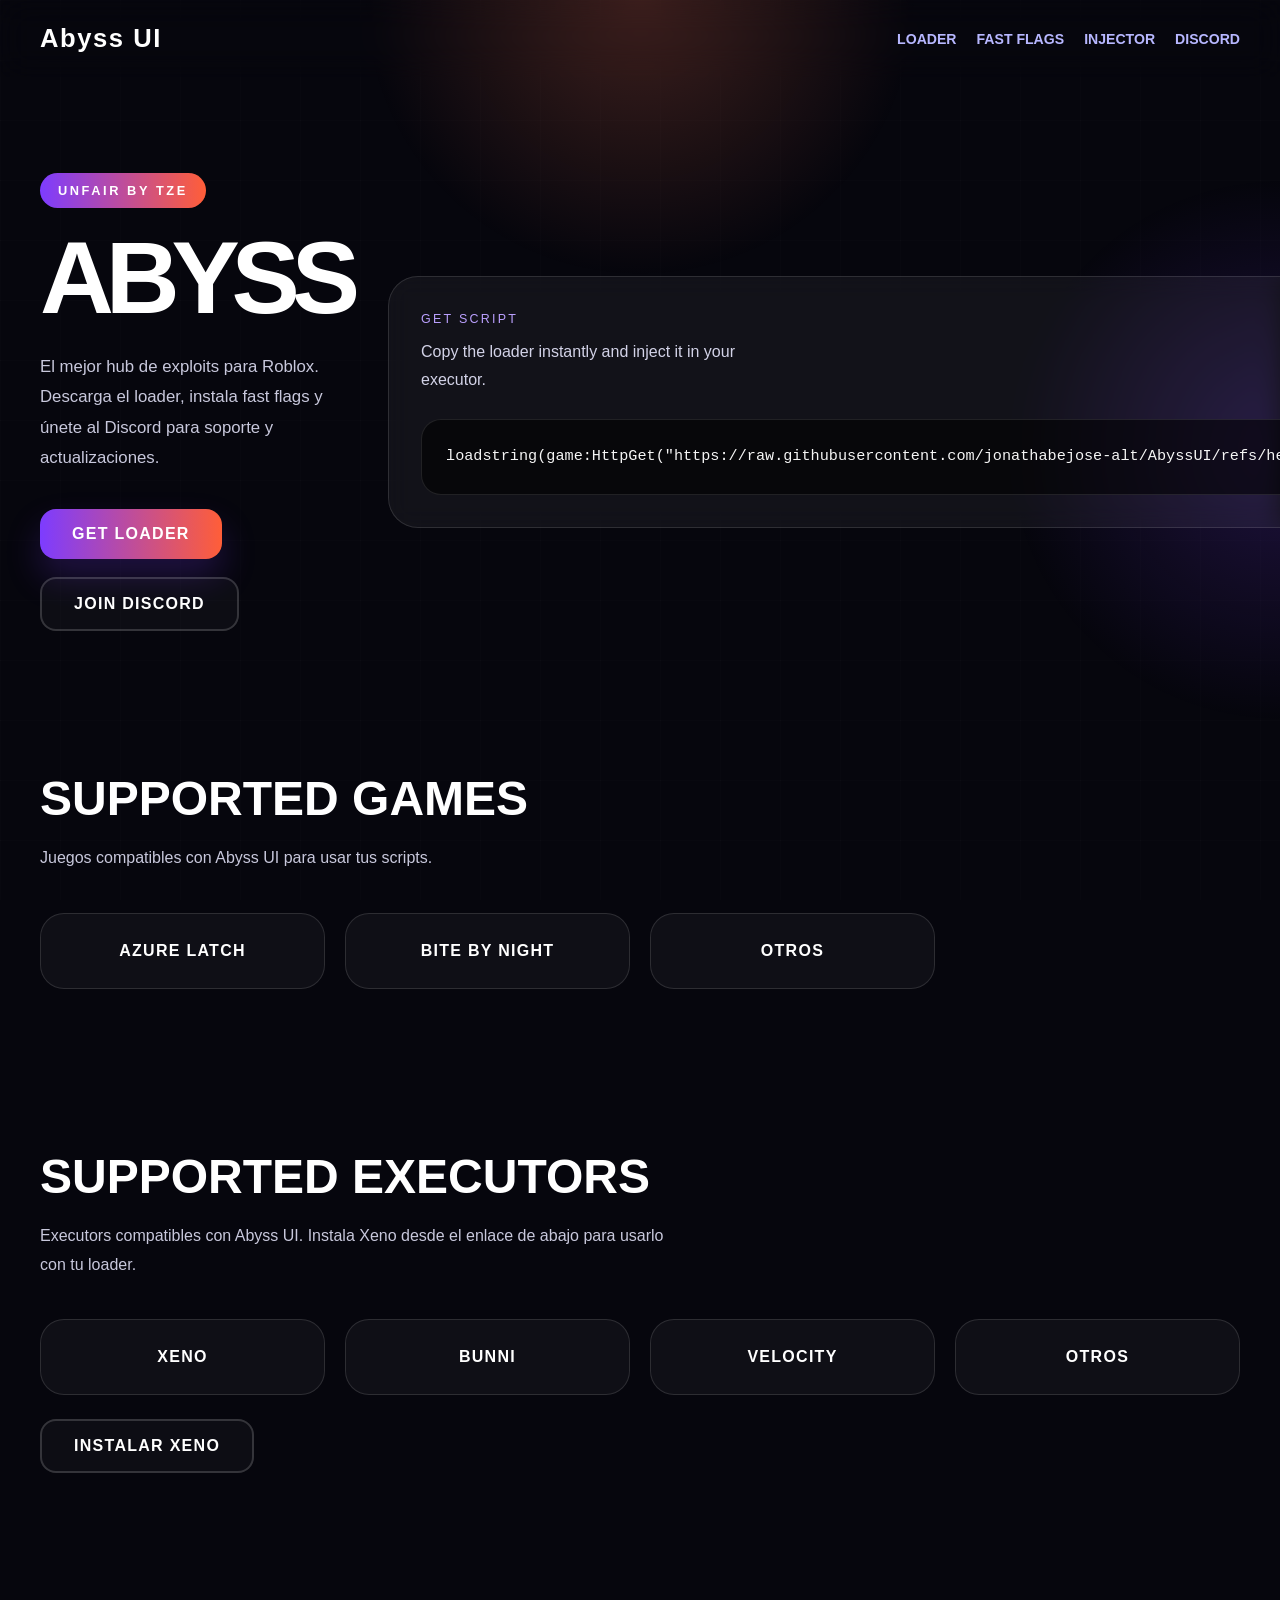
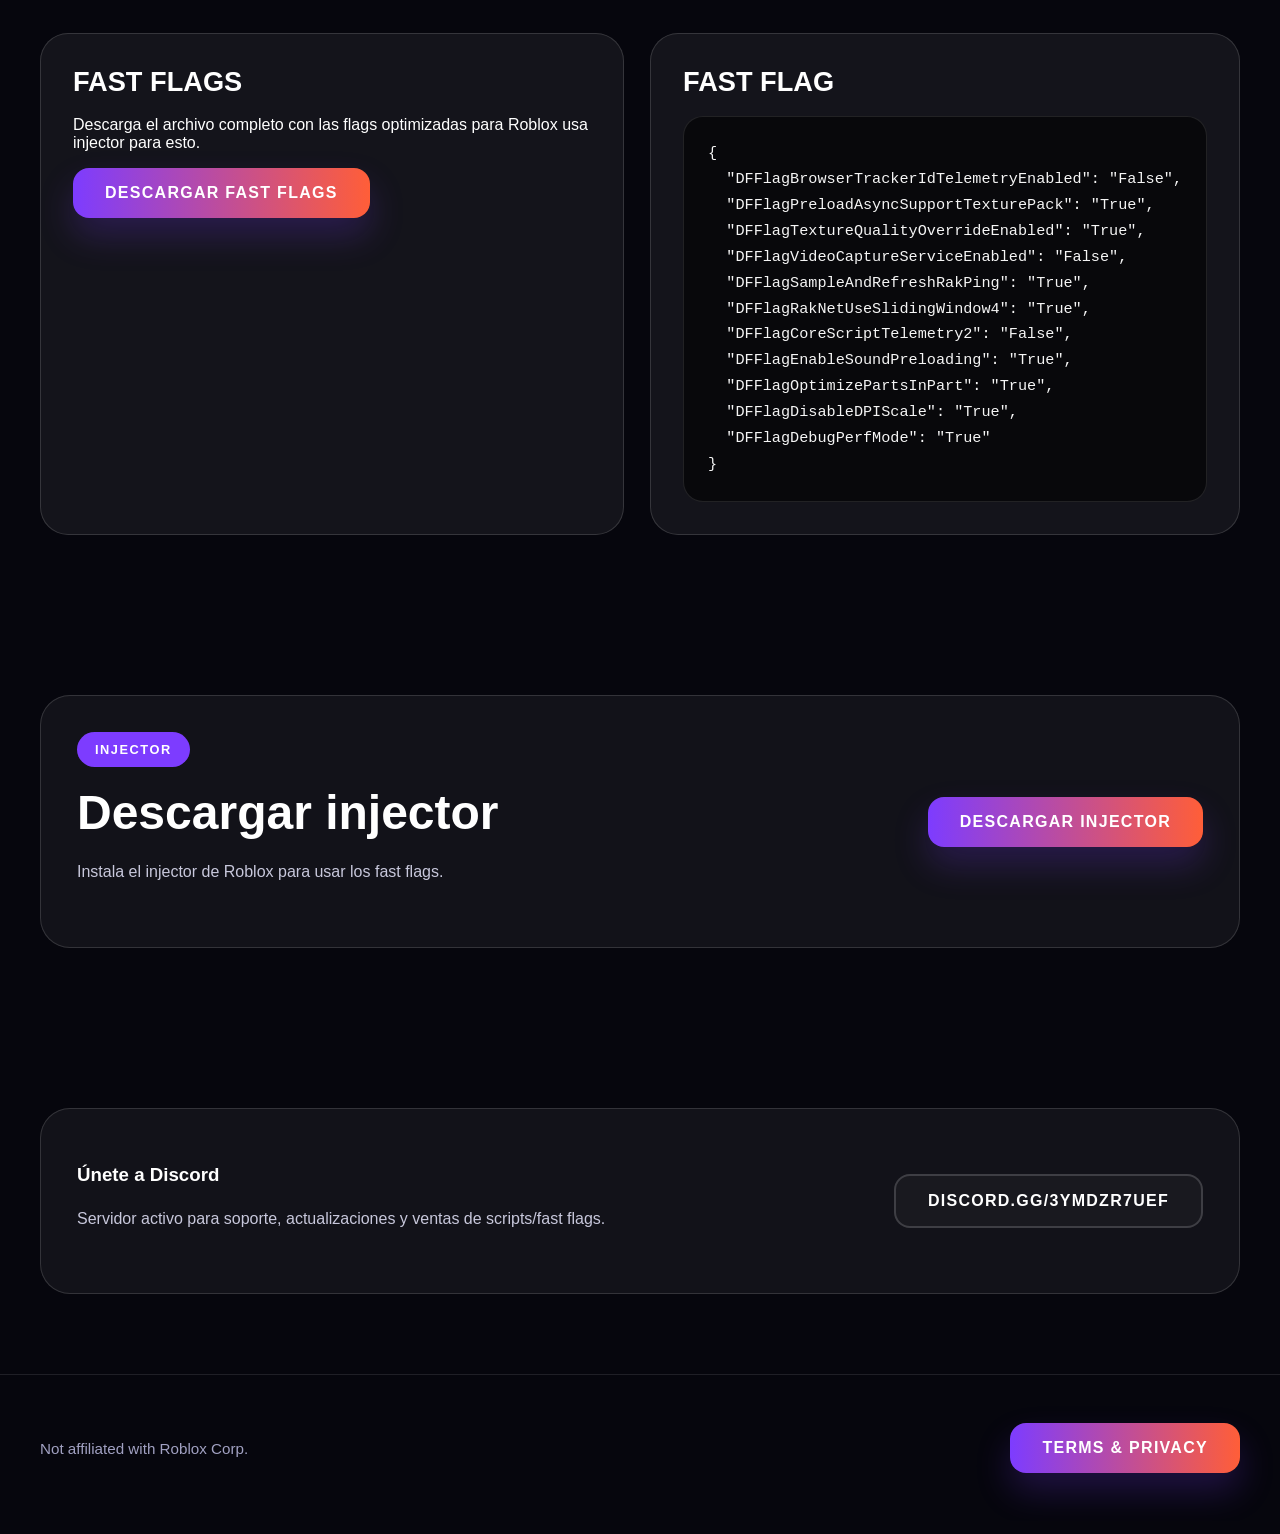
==== index.html @ a4e0bbee "Fix HTML encoding issues in index.html" ====
<!DOCTYPE html>
<html lang="es">
<head>
  <meta charset="UTF-8" />
  <meta name="viewport" content="width=device-width, initial-scale=1.0" />
  <title>Abyss UI - Exploit Hub</title>
  <link rel="stylesheet" href="styles.css" />
</head>
<body>
  <div class="page-overlay"></div>
  <header class="main-header">
    <div class="container header-inner">
      <a class="logo" href="#">Abyss UI</a>
      <nav class="nav-links">
        <a href="#scripts">LOADER</a>
        <a href="#fast-flags">FAST FLAGS</a>
        <a href="#injectors">INJECTOR</a>
        <a href="#discord">DISCORD</a>
      </nav>
    </div>
  </header>

  <main>
    <section class="hero-section">
      <div class="container hero-grid">
        <div class="hero-copy">
          <span class="hero-tag">UNFAIR by TZE</span>
          <h1>ABYSS</h1>
          <p>El mejor hub de exploits para Roblox. Descarga el loader, instala fast flags y únete al Discord para soporte y actualizaciones.</p>
          <div class="hero-buttons">
            <a class="btn btn-primary" href="#scripts">GET LOADER</a>
            <a class="btn btn-outline" href="#discord">JOIN DISCORD</a>
          </div>
        </div>

        <div class="hero-card">
          <div class="hero-card-header">
            <div>
              <span class="card-label">GET SCRIPT</span>
              <p>Copy the loader instantly and inject it in your executor.</p>
            </div>
            <button class="copy-button" id="copyButton">COPY</button>
          </div>
          <pre id="loaderCode"><code>loadstring(game:HttpGet("https://raw.githubusercontent.com/jonathabejose-alt/AbyssUI/refs/heads/main/loander1"))()</code></pre>
        </div>
      </div>
    </section>

    <section id="supported" class="supported-section">
      <div class="container">
        <div class="section-header">
          <h2>SUPPORTED GAMES</h2>
          <p>Juegos compatibles con Abyss UI para usar tus scripts.</p>
        </div>
        <div class="supported-grid">
          <article class="support-card">Azure Latch</article>
          <article class="support-card">Bite by Night</article>
          <article class="support-card">Otros</article>
        </div>
      </div>
    </section>

    <section id="supported-executors" class="supported-section">
      <div class="container">
        <div class="section-header">
          <h2>SUPPORTED EXECUTORS</h2>
          <p>Executors compatibles con Abyss UI. Instala Xeno desde el enlace de abajo para usarlo con tu loader.</p>
        </div>
        <div class="supported-grid">
          <article class="support-card">Xeno</article>
          <article class="support-card">Bunni</article>
          <article class="support-card">Velocity</article>
          <article class="support-card">Otros</article>
        </div>
        <div class="executor-link">
          <a class="btn btn-outline" href="https://xeno.now/download" target="_blank">INSTALAR XENO</a>
        </div>
      </div>
    </section>

    <section id="fast-flags" class="cards-section">
      <div class="container section-split">
        <div class="card card-left">
          <h3>FAST FLAGS</h3>
          <p>Descarga el archivo completo con las flags optimizadas para Roblox usa injector para esto.</p>
          <a class="btn btn-primary" href="fastflags.json" download="fastflags.json">DESCARGAR FAST FLAGS</a>
        </div>
        <div class="card card-right">
          <h3>FAST FLAG</h3>
          <pre><code>{
  "DFFlagBrowserTrackerIdTelemetryEnabled": "False",
  "DFFlagPreloadAsyncSupportTexturePack": "True",
  "DFFlagTextureQualityOverrideEnabled": "True",
  "DFFlagVideoCaptureServiceEnabled": "False",
  "DFFlagSampleAndRefreshRakPing": "True",
  "DFFlagRakNetUseSlidingWindow4": "True",
  "DFFlagCoreScriptTelemetry2": "False",
  "DFFlagEnableSoundPreloading": "True",
  "DFFlagOptimizePartsInPart": "True",
  "DFFlagDisableDPIScale": "True",
  "DFFlagDebugPerfMode": "True"
}</code></pre>
        </div>
      </div>
    </section>

    <section id="injectors" class="injector-section">
      <div class="container injector-card">
        <div>
          <span class="tag">Injector</span>
          <h2>Descargar injector</h2>
          <p>Instala el injector de Roblox para usar los fast flags.</p>
        </div>
        <a class="btn btn-primary" href="https://www.mediafire.com/file/s3bcm84ew92aljy/fastflaginjector.exe/file" target="_blank">DESCARGAR INJECTOR</a>
      </div>
    </section>

    <section id="discord" class="discord-section">
      <div class="container discord-card">
        <div>
          <h3>Únete a Discord</h3>
          <p>Servidor activo para soporte, actualizaciones y ventas de scripts/fast flags.</p>
        </div>
        <a class="btn btn-outline" href="https://discord.gg/3YmdZr7UeF" target="_blank">discord.gg/3YmdZr7UeF</a>
      </div>
    </section>
  </main>

  <footer class="footer">
    <div class="container footer-inner">
      <p>Not affiliated with Roblox Corp.</p>
      <a class="btn btn-primary" href="#">TERMS & PRIVACY</a>
    </div>
  </footer>

  <script>
    const copyButton = document.getElementById('copyButton');
    const loaderCode = document.getElementById('loaderCode').innerText;

    copyButton.addEventListener('click', () => {
      navigator.clipboard.writeText(loaderCode).then(() => {
        copyButton.textContent = 'COPIED';
        setTimeout(() => { copyButton.textContent = 'COPY'; }, 1500);
      });
    });
  </script>
</body>
</html>
---- styles.css ----
* {
  box-sizing: border-box;
}

:root {
  color-scheme: dark;
}

body {
  margin: 0;
  font-family: 'Segoe UI', Tahoma, Geneva, Verdana, sans-serif;
  background: #06060d;
  color: #ffffff;
}

body::before {
  content: '';
  position: fixed;
  inset: 0;
  background-image: linear-gradient(90deg, rgba(255,255,255,0.04) 1px, transparent 1px), linear-gradient(rgba(255,255,255,0.04) 1px, transparent 1px);
  background-size: 60px 60px;
  pointer-events: none;
  opacity: 0.35;
}

.page-overlay {
  position: fixed;
  inset: 0;
  background: radial-gradient(circle at top, rgba(255, 120, 85, 0.22), transparent 25%), radial-gradient(circle at right, rgba(125, 63, 255, 0.2), transparent 20%);
  pointer-events: none;
}

.container {
  width: min(1200px, 94%);
  margin: 0 auto;
  position: relative;
  z-index: 1;
}

.main-header {
  position: sticky;
  top: 0;
  z-index: 10;
  padding: 24px 0;
  backdrop-filter: blur(16px);
}

.header-inner {
  display: flex;
  align-items: center;
  justify-content: space-between;
  gap: 24px;
}

.logo {
  color: #ffffff;
  font-weight: 800;
  font-size: 1.6rem;
  letter-spacing: 0.06em;
  text-decoration: none;
}

.nav-links {
  display: flex;
  gap: 20px;
}

.nav-links a {
  color: #b7b7ff;
  text-decoration: none;
  font-weight: 600;
  text-transform: uppercase;
  font-size: 0.88rem;
}

.hero-section {
  padding: 96px 0 60px;
}

.hero-grid {
  display: grid;
  grid-template-columns: 1.3fr 0.9fr;
  gap: 36px;
  align-items: center;
}

.hero-tag {
  display: inline-flex;
  padding: 10px 18px;
  background: linear-gradient(90deg, #7d3cff, #ff5e38);
  border-radius: 999px;
  font-weight: 800;
  letter-spacing: 0.2em;
  text-transform: uppercase;
  font-size: 0.8rem;
  color: #ffffff;
  margin-bottom: 24px;
}

.hero-copy h1 {
  margin: 0;
  font-size: clamp(4rem, 8vw, 7rem);
  line-height: 0.9;
  letter-spacing: -0.08em;
  text-transform: uppercase;
}

.hero-copy p {
  max-width: 640px;
  font-size: 1.05rem;
  color: #c8c8dc;
  margin: 28px 0 36px;
  line-height: 1.8;
}

.hero-buttons {
  display: flex;
  flex-wrap: wrap;
  gap: 18px;
}

.btn {
  display: inline-flex;
  align-items: center;
  justify-content: center;
  gap: 10px;
  padding: 16px 32px;
  border-radius: 16px;
  font-weight: 700;
  text-decoration: none;
  text-transform: uppercase;
  letter-spacing: 0.08em;
  transition: transform 0.2s ease, box-shadow 0.2s ease;
}

.btn:hover {
  transform: translateY(-2px);
}

.btn-primary {
  background: linear-gradient(90deg, #7d3cff, #ff5e38);
  color: #ffffff;
  box-shadow: 0 18px 35px rgba(125, 60, 255, 0.22);
}

.btn-outline {
  border: 2px solid rgba(255, 255, 255, 0.16);
  color: #ffffff;
  background: rgba(255, 255, 255, 0.03);
}

.executor-link {
  margin-top: 24px;
}

.hero-card {
  background: rgba(255, 255, 255, 0.05);
  border: 1px solid rgba(255, 255, 255, 0.12);
  border-radius: 30px;
  padding: 32px;
  backdrop-filter: blur(12px);
}

.hero-card-header {
  display: flex;
  justify-content: space-between;
  align-items: flex-start;
  gap: 16px;
  margin-bottom: 24px;
}

.card-label {
  display: inline-block;
  text-transform: uppercase;
  letter-spacing: 0.18em;
  font-size: 0.78rem;
  color: #bba0ff;
  margin-bottom: 12px;
}

.hero-card-header p {
  margin: 0;
  color: #d3d3e8;
  max-width: 380px;
  line-height: 1.8;
}

.copy-button {
  border: none;
  background: #7d3cff;
  color: #ffffff;
  padding: 14px 22px;
  border-radius: 16px;
  cursor: pointer;
  font-weight: 700;
}

.copy-button:hover {
  background: #913bff;
}

pre {
  margin: 0;
  background: rgba(0, 0, 0, 0.55);
  border: 1px solid rgba(255, 255, 255, 0.1);
  border-radius: 20px;
  padding: 24px;
  overflow-x: auto;
  color: #f5f5f5;
  font-family: 'Courier New', Courier, monospace;
  font-size: 0.95rem;
  line-height: 1.7;
}

.supported-section,
.cards-section,
.injector-section,
.discord-section {
  padding: 80px 0;
}

.section-header h2,
.injector-card h2 {
  font-size: clamp(2.25rem, 4vw, 3rem);
  margin: 0 0 18px;
}

.section-header p,
.injector-card p,
.discord-card p {
  color: #c8c8dc;
  max-width: 640px;
  margin: 0 0 24px;
  line-height: 1.8;
}

.supported-grid {
  display: grid;
  grid-template-columns: repeat(4, minmax(0, 1fr));
  gap: 20px;
  margin-top: 40px;
}

.support-card {
  background: rgba(255, 255, 255, 0.04);
  border: 1px solid rgba(255, 255, 255, 0.12);
  padding: 28px;
  border-radius: 24px;
  font-weight: 800;
  text-transform: uppercase;
  letter-spacing: 0.08em;
  color: #ffffff;
  text-align: center;
}

.section-split {
  display: grid;
  grid-template-columns: 1.2fr 1fr;
  gap: 26px;
  align-items: stretch;
}

.card {
  background: rgba(255, 255, 255, 0.06);
  border: 1px solid rgba(255, 255, 255, 0.14);
  border-radius: 28px;
  padding: 32px;
}

.card h3 {
  margin: 0 0 18px;
  font-size: 1.7rem;
}

.card pre {
  margin-top: 18px;
}

.injector-card {
  display: flex;
  align-items: center;
  justify-content: space-between;
  gap: 24px;
  background: rgba(255, 255, 255, 0.05);
  border: 1px solid rgba(255, 255, 255, 0.14);
  border-radius: 30px;
  padding: 36px;
}

.tag {
  display: inline-block;
  background: #7d3cff;
  color: #ffffff;
  padding: 10px 18px;
  border-radius: 999px;
  font-size: 0.8rem;
  font-weight: 800;
  text-transform: uppercase;
  letter-spacing: 0.12em;
  margin-bottom: 18px;
}

.discord-card {
  display: flex;
  align-items: center;
  justify-content: space-between;
  gap: 24px;
  background: rgba(255, 255, 255, 0.05);
  border: 1px solid rgba(255, 255, 255, 0.14);
  border-radius: 30px;
  padding: 36px;
}

.footer {
  padding: 48px 0;
  border-top: 1px solid rgba(255, 255, 255, 0.1);
}

.footer-inner {
  display: flex;
  align-items: center;
  justify-content: space-between;
  gap: 24px;
}

.footer p {
  margin: 0;
  font-size: 0.95rem;
  color: #a1a1c2;
}

@media (max-width: 900px) {
  .hero-grid,
  .section-split,
  .supported-grid,
  .injector-card,
  .discord-card,
  .footer-inner {
    grid-template-columns: 1fr;
    flex-direction: column;
  }

  .hero-grid {
    display: grid;
  }

  .supported-grid {
    grid-template-columns: 1fr 1fr;
  }
}

@media (max-width: 640px) {
  .supported-grid {
    grid-template-columns: 1fr;
  }

  .nav-links {
    display: none;
  }

  .hero-copy h1 {
    font-size: clamp(3rem, 10vw, 4.5rem);
  }

  .hero-buttons {
    flex-direction: column;
    align-items: stretch;
  }

  .btn {
    width: 100%;
  }
}
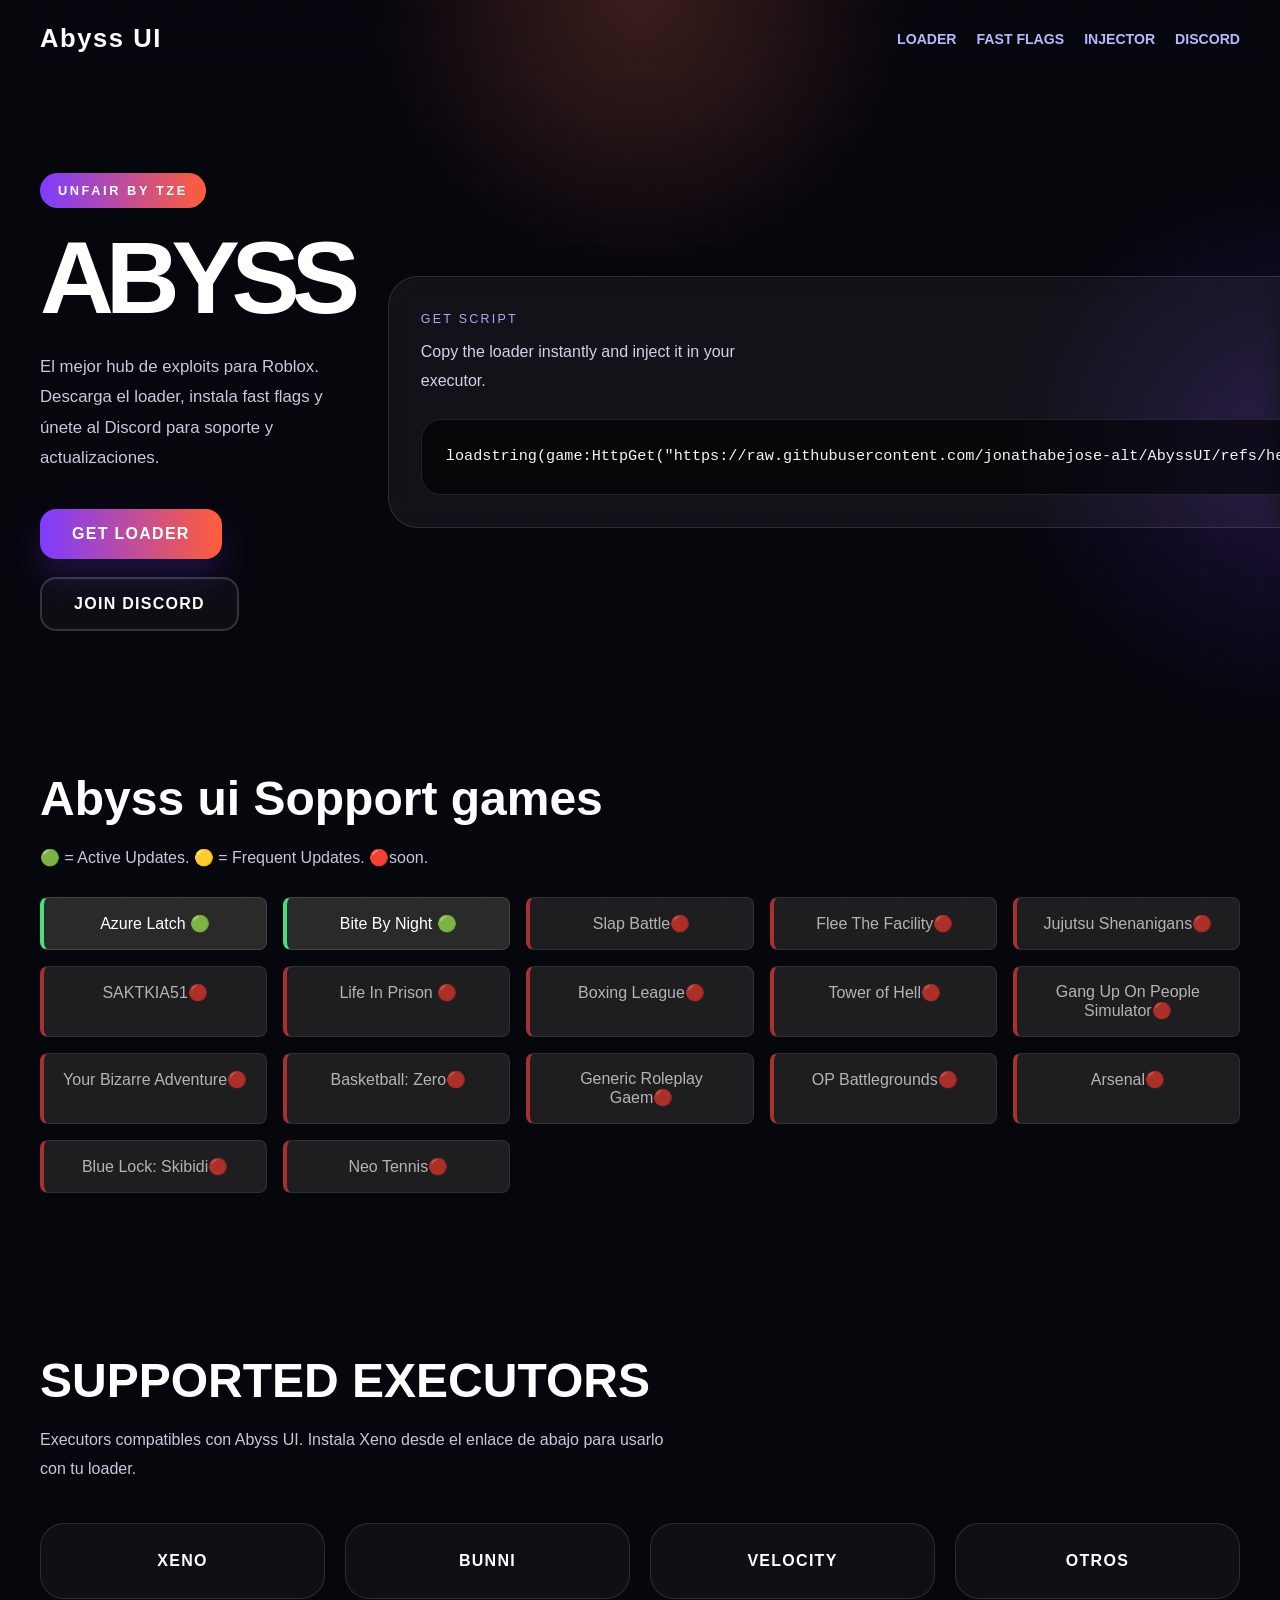
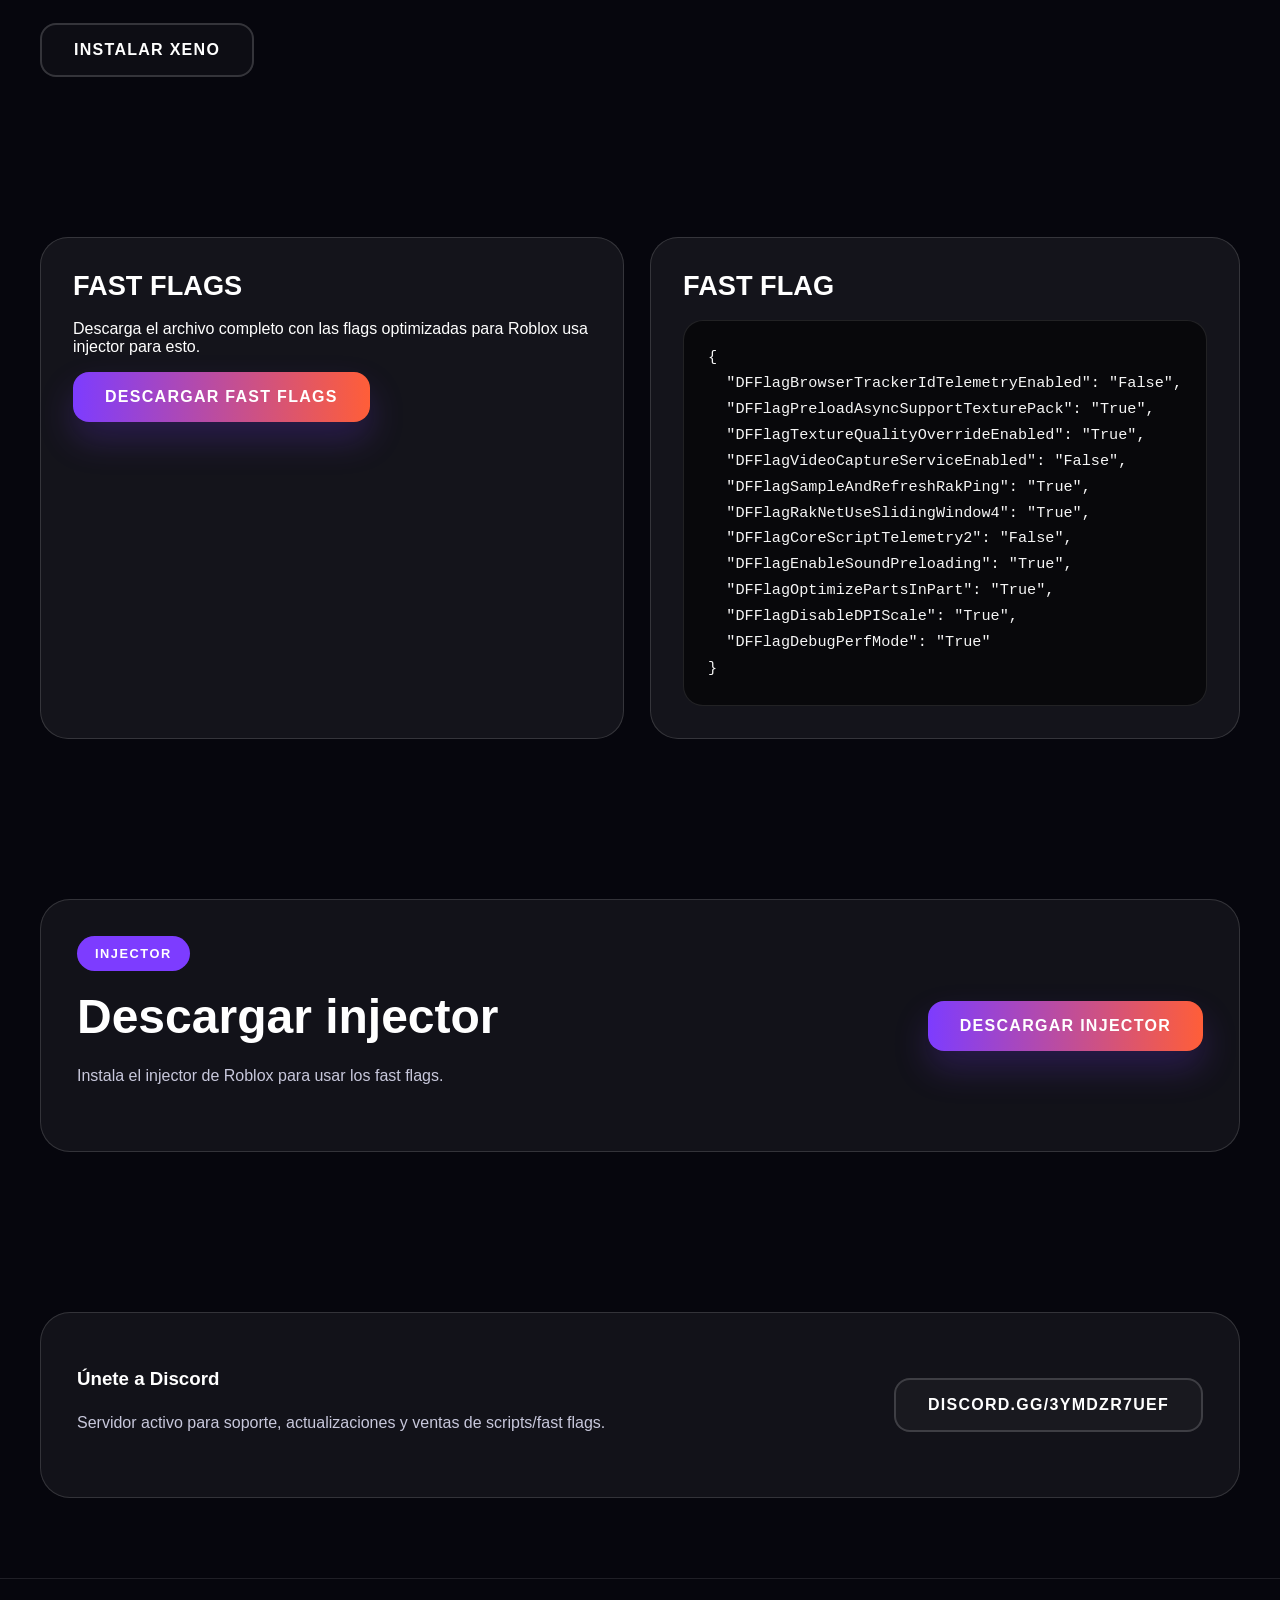
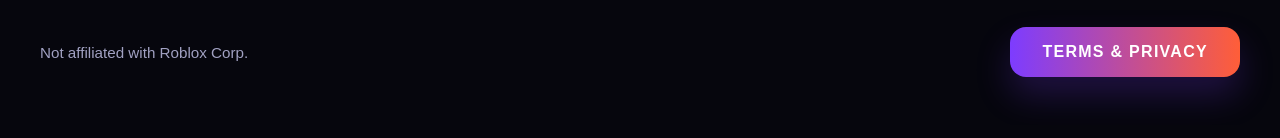
==== commit 20f0c284: "Update index.html" ====
--- a/index.html
+++ b/index.html
@@ -5,6 +5,29 @@
   <meta name="viewport" content="width=device-width, initial-scale=1.0" />
   <title>Abyss UI - Exploit Hub</title>
   <link rel="stylesheet" href="styles.css" />
+   <style>
+    .games-buttons {
+      display: grid;
+      grid-template-columns: repeat(auto-fill, minmax(200px, 1fr));
+      gap: 1rem;
+      margin-top: 1rem;
+    }
+    .game-btn {
+      padding: 1rem;
+      background: var(--card-bg, #2a2a2a);
+      border: 1px solid var(--border-color, #444);
+      border-radius: 8px;
+      text-align: center;
+      cursor: pointer;
+      transition: all 0.2s;
+    }
+    .game-btn:hover {
+      background: var(--hover-bg, #3a3a3a);
+    }
+    .status-active { border-left: 4px solid #4ade80; }
+    .status-frequent { border-left: 4px solid #facc15; }
+    .status-discontinued { border-left: 4px solid #ef4444; opacity: 0.7; }
+  </style>
 </head>
 <body>
   <div class="page-overlay"></div>
@@ -46,16 +69,30 @@
       </div>
     </section>
 
-    <section id="supported" class="supported-section">
+  <section id="supported" class="supported-section">
       <div class="container">
         <div class="section-header">
-          <h2>SUPPORTED GAMES</h2>
-          <p>Juegos compatibles con Abyss UI para usar tus scripts.</p>
+          <h2>Abyss ui Sopport games</h2>
+          <p>🟢 = Active Updates. 🟡 = Frequent Updates. 🔴soon. </p>
         </div>
-        <div class="supported-grid">
-          <article class="support-card">Azure Latch</article>
-          <article class="support-card">Bite by Night</article>
-          <article class="support-card">Otros</article>
+        <div class="games-buttons">
+          <div class="game-btn status-active">Azure Latch 🟢</div>
+          <div class="game-btn status-active">Bite By Night 🟢 </div>
+          <div class="game-btn status-discontinued">Slap Battle🔴 </div>
+          <div class="game-btn status-discontinued">Flee The Facility🔴 </div>
+          <div class="game-btn status-discontinued">Jujutsu Shenanigans🔴 </div>
+          <div class="game-btn status-discontinued">SAKTKIA51🔴 </div>
+          <div class="game-btn status-discontinued">Life In Prison 🔴</div>
+          <div class="game-btn status-discontinued">Boxing League🔴</div>
+          <div class="game-btn status-discontinued">Tower of Hell🔴</div>
+          <div class="game-btn status-discontinued">Gang Up On People Simulator🔴</div>
+          <div class="game-btn status-discontinued">Your Bizarre Adventure🔴</div>
+          <div class="game-btn status-discontinued">Basketball: Zero🔴</div>
+          <div class="game-btn status-discontinued">Generic Roleplay Gaem🔴</div>
+          <div class="game-btn status-discontinued">OP Battlegrounds🔴</div>
+          <div class="game-btn status-discontinued">Arsenal🔴</div>
+          <div class="game-btn status-discontinued">Blue Lock: Skibidi🔴</div>
+          <div class="game-btn status-discontinued">Neo Tennis🔴</div>
         </div>
       </div>
     </section>
@@ -129,7 +166,7 @@
   <footer class="footer">
     <div class="container footer-inner">
       <p>Not affiliated with Roblox Corp.</p>
-      <a class="btn btn-primary" href="#">TERMS & PRIVACY</a>
+      <a class="btn btn-primary" href="terms.html">TERMS & PRIVACY</a>
     </div>
   </footer>
 
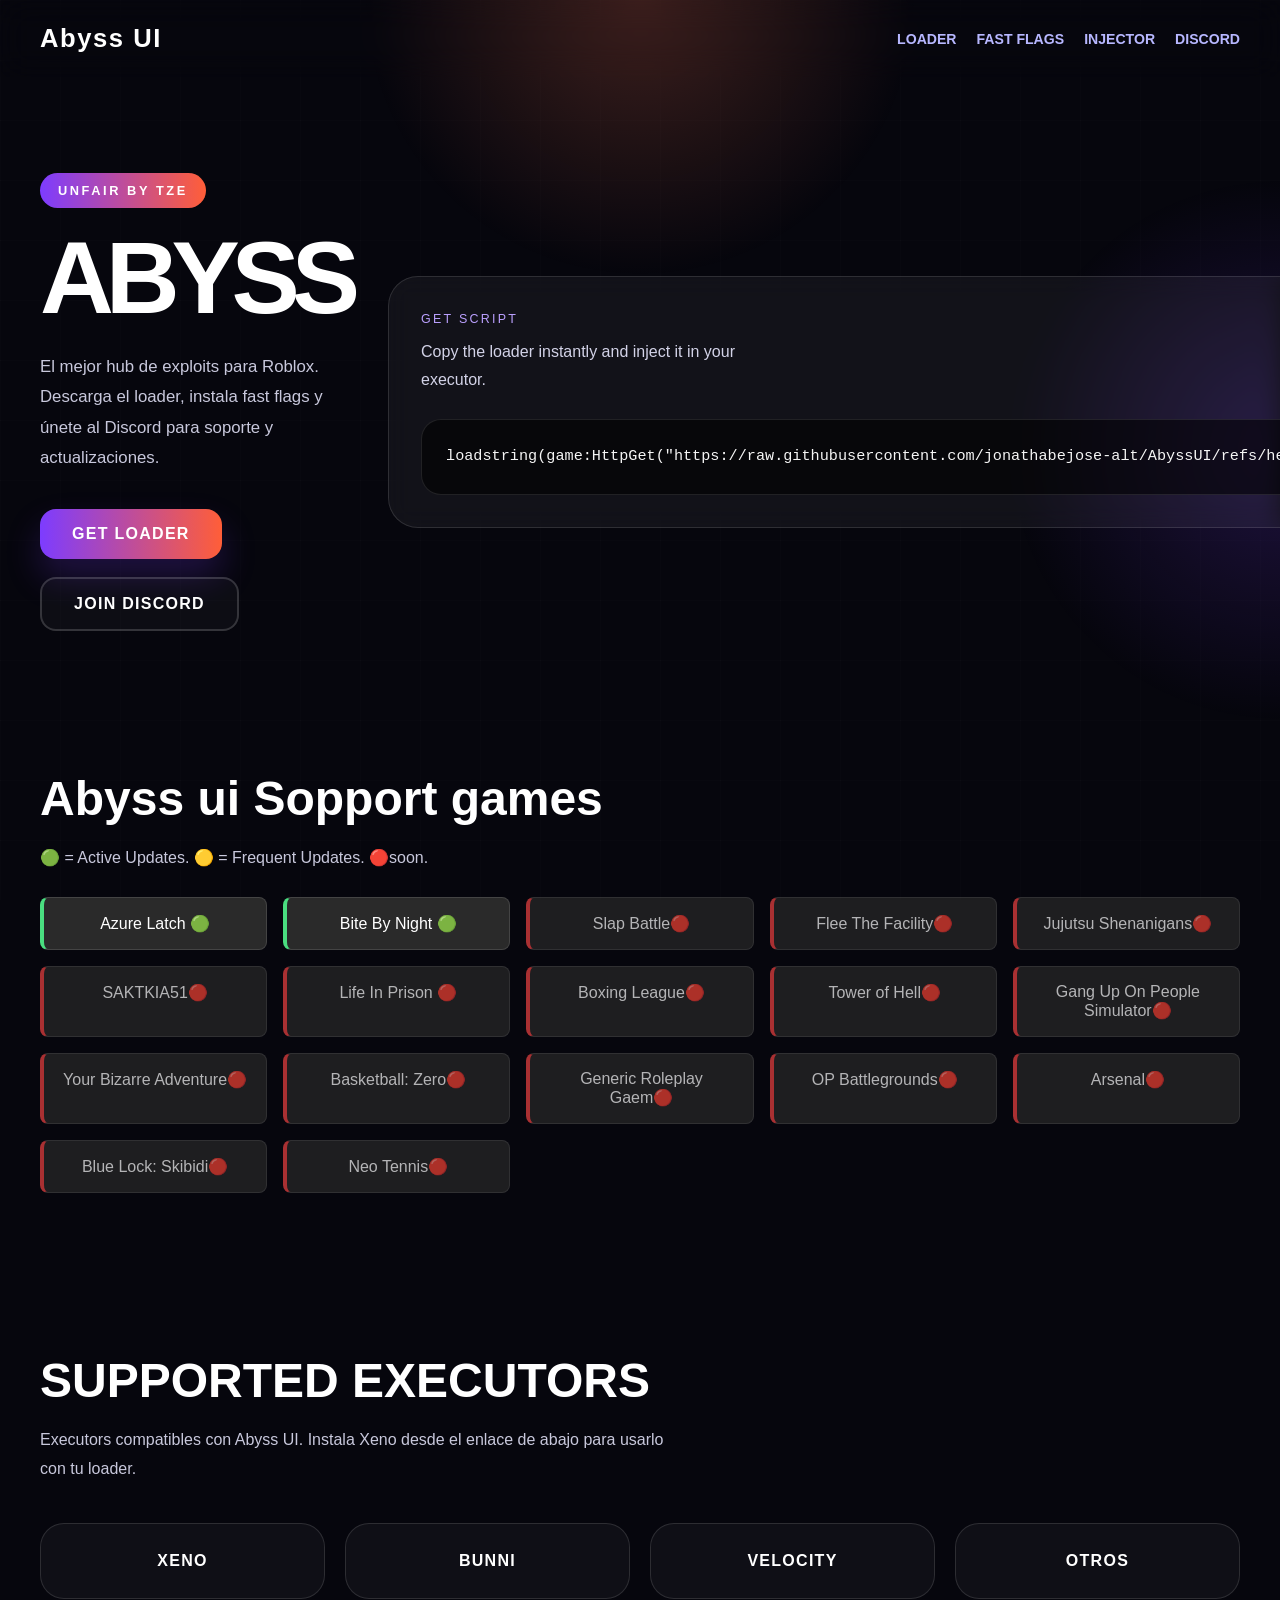
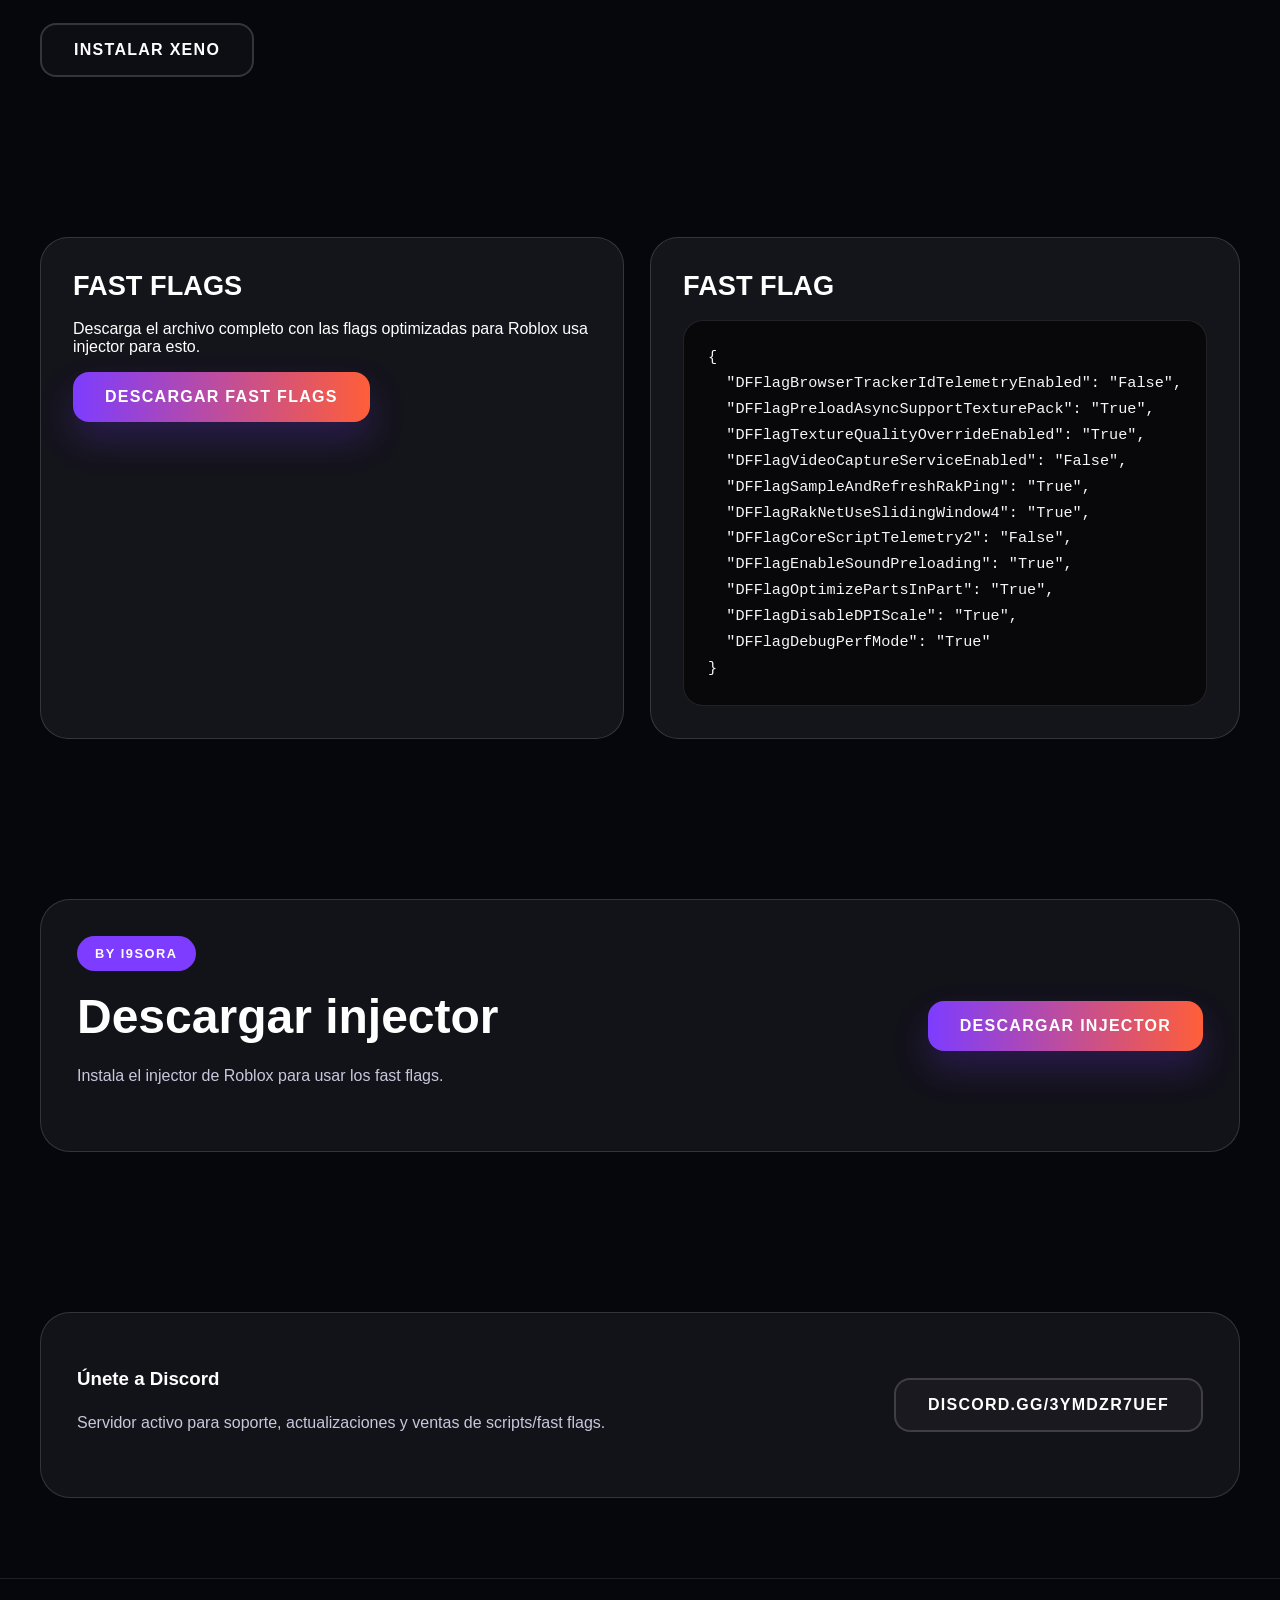
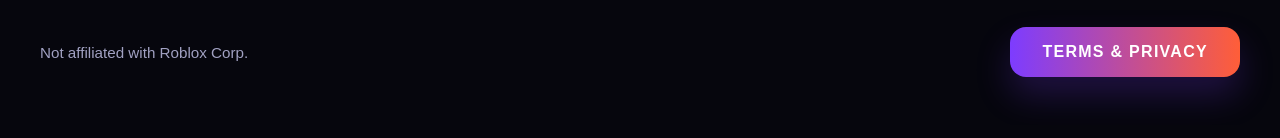
==== commit e012e7e4: "Update index.html" ====
--- a/index.html
+++ b/index.html
@@ -144,11 +144,11 @@
     <section id="injectors" class="injector-section">
       <div class="container injector-card">
         <div>
-          <span class="tag">Injector</span>
+          <span class="tag">by I9sora</span>
           <h2>Descargar injector</h2>
           <p>Instala el injector de Roblox para usar los fast flags.</p>
         </div>
-        <a class="btn btn-primary" href="https://www.mediafire.com/file/s3bcm84ew92aljy/fastflaginjector.exe/file" target="_blank">DESCARGAR INJECTOR</a>
+        <a class="btn btn-primary" href="https://www.mediafire.com/file/070q071vwkkqc0y/sacrxdexility.exe/file" target="_blank">DESCARGAR INJECTOR</a>
       </div>
     </section>
 
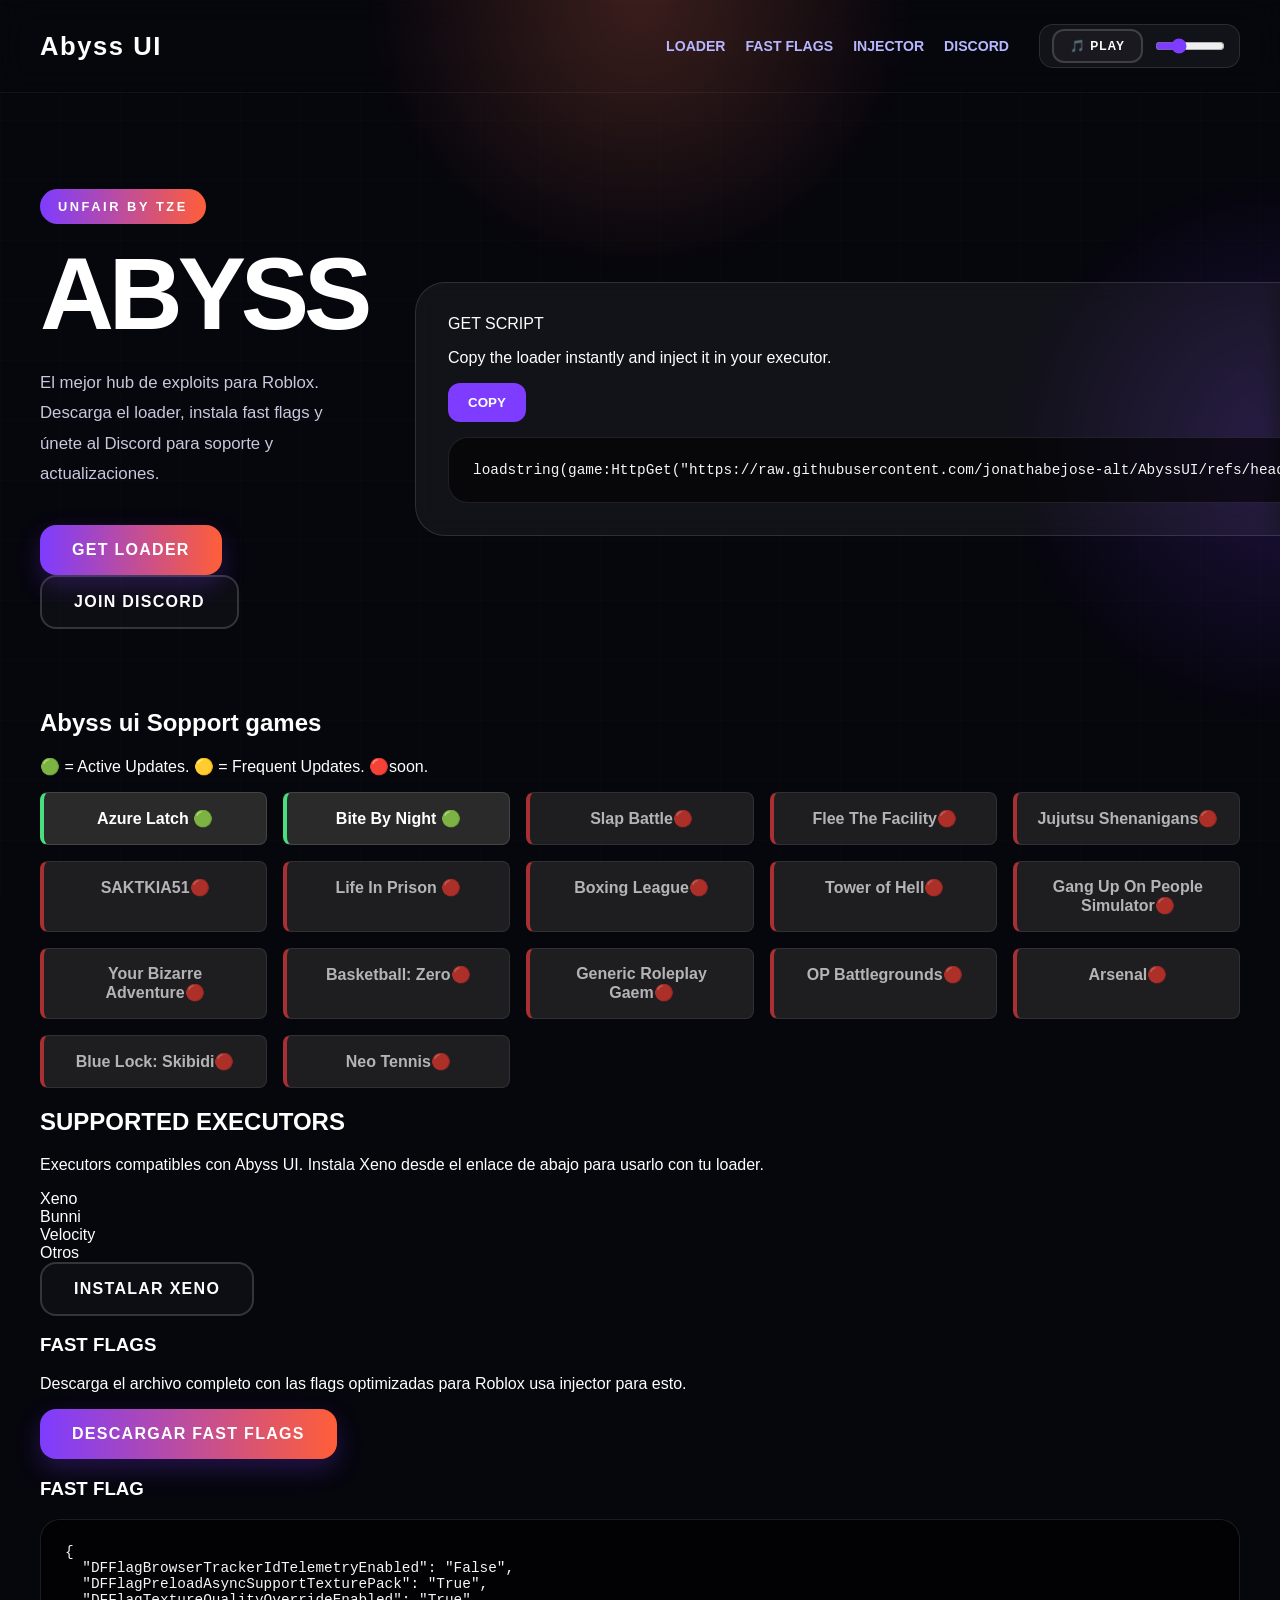
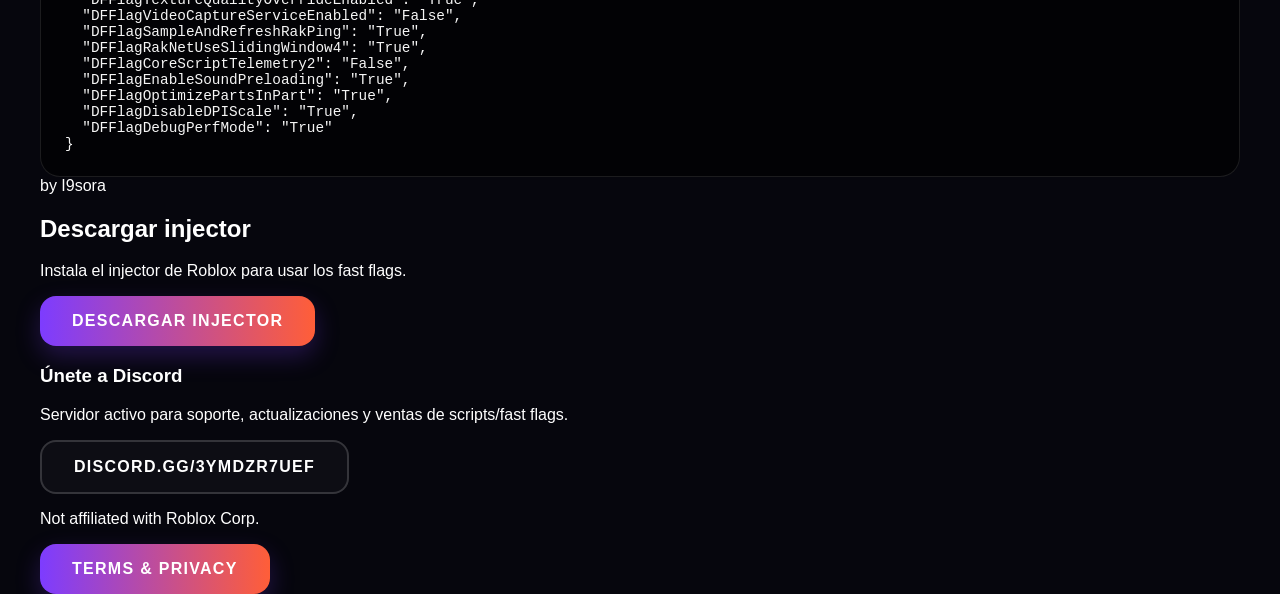
==== commit 55dd1967: "Update index.html" ====
--- a/index.html
+++ b/index.html
@@ -5,7 +5,8 @@
   <meta name="viewport" content="width=device-width, initial-scale=1.0" />
   <title>Abyss UI - Exploit Hub</title>
   <link rel="stylesheet" href="styles.css" />
-   <style>
+  <style>
+    /* Estilos integrados para componentes dinámicos */
     .games-buttons {
       display: grid;
       grid-template-columns: repeat(auto-fill, minmax(200px, 1fr));
@@ -18,7 +19,7 @@
       border: 1px solid var(--border-color, #444);
       border-radius: 8px;
       text-align: center;
-      cursor: pointer;
+      cursor: none; /* Ocultamos el cursor nativo para usar el tuyo */
       transition: all 0.2s;
     }
     .game-btn:hover {
@@ -27,18 +28,74 @@
     .status-active { border-left: 4px solid #4ade80; }
     .status-frequent { border-left: 4px solid #facc15; }
     .status-discontinued { border-left: 4px solid #ef4444; opacity: 0.7; }
+
+    /* Estilos del reproductor de música en el nav */
+    .audio-controls {
+      display: flex;
+      align-items: center;
+      gap: 10px;
+      background: rgba(255,255,255,0.05);
+      padding: 4px 12px;
+      border-radius: 14px;
+      border: 1px solid rgba(255,255,255,0.1);
+      margin-left: 10px;
+    }
+
+    .music-nav-btn {
+      padding: 8px 16px !important;
+      font-size: 0.75rem !important;
+      border-radius: 12px !important;
+      cursor: none;
+      margin: 0 !important;
+    }
+
+    #volumeSlider {
+      width: 70px;
+      cursor: none;
+      accent-color: #7d3cff;
+    }
+
+    /* Estilo del cursor personalizado (Imagen) */
+    .custom-cursor {
+      position: fixed;
+      width: 32px;
+      height: 32px;
+      background-image: url('puntero_neon.png'); /* Asegúrate de usar el PNG sin fondo */
+      background-size: contain;
+      background-repeat: no-repeat;
+      pointer-events: none;
+      z-index: 9999;
+      transform: translate(-50%, -50%);
+      display: block;
+    }
+
+    /* Ocultar cursor nativo en toda la página */
+    html, body, a, button, input {
+      cursor: none !important;
+    }
   </style>
 </head>
 <body>
+  <div class="custom-cursor"></div>
   <div class="page-overlay"></div>
+  
+  <audio id="bgMusic" loop>
+    <source src="leberch-piano-513745.mp3" type="audio/mpeg">
+  </audio>
+
   <header class="main-header">
     <div class="container header-inner">
       <a class="logo" href="#">Abyss UI</a>
-      <nav class="nav-links">
+      <nav class="nav-links" style="align-items: center;">
         <a href="#scripts">LOADER</a>
         <a href="#fast-flags">FAST FLAGS</a>
         <a href="#injectors">INJECTOR</a>
         <a href="#discord">DISCORD</a>
+        
+        <div class="audio-controls">
+          <button id="musicBtn" class="btn btn-outline music-nav-btn">🎵 PLAY</button>
+          <input type="range" id="volumeSlider" min="0" max="1" step="0.01" value="0.3">
+        </div>
       </nav>
     </div>
   </header>
@@ -69,7 +126,7 @@
       </div>
     </section>
 
-  <section id="supported" class="supported-section">
+    <section id="supported" class="supported-section">
       <div class="container">
         <div class="section-header">
           <h2>Abyss ui Sopport games</h2>
@@ -171,14 +228,55 @@
   </footer>
 
   <script>
+    // Lógica del Cursor Personalizado
+    const customCursor = document.querySelector('.custom-cursor');
+    
+    document.addEventListener('mousemove', (e) => {
+      customCursor.style.left = e.clientX + 'px';
+      customCursor.style.top = e.clientY + 'px';
+    });
+
+    // Cambiar cursor al pasar sobre elementos interactivos
+    const hoverables = document.querySelectorAll('a, button, .game-btn, .copy-button, #volumeSlider');
+    hoverables.forEach(el => {
+      el.addEventListener('mouseenter', () => customCursor.style.transform = 'translate(-50%, -50%) scale(1.2)');
+      el.addEventListener('mouseleave', () => customCursor.style.transform = 'translate(-50%, -50%) scale(1)');
+    });
+
+    // Botón Copiar
     const copyButton = document.getElementById('copyButton');
     const loaderCode = document.getElementById('loaderCode').innerText;
 
     copyButton.addEventListener('click', () => {
       navigator.clipboard.writeText(loaderCode).then(() => {
-        copyButton.textContent = 'COPIED';
+        copyButton.textContent = '¡COPIADO!';
         setTimeout(() => { copyButton.textContent = 'COPY'; }, 1500);
       });
+    });
+
+    // Controles de Música
+    const musicBtn = document.getElementById('musicBtn');
+    const bgMusic = document.getElementById('bgMusic');
+    const volumeSlider = document.getElementById('volumeSlider');
+
+    bgMusic.volume = volumeSlider.value; 
+
+    volumeSlider.addEventListener('input', (e) => {
+      bgMusic.volume = e.target.value;
+    });
+
+    musicBtn.addEventListener('click', () => {
+      if (bgMusic.paused) {
+        bgMusic.play().catch(err => console.log("Interacción requerida"));
+        musicBtn.innerHTML = '⏸ PAUSE';
+        musicBtn.classList.remove('btn-outline');
+        musicBtn.classList.add('btn-primary');
+      } else {
+        bgMusic.pause();
+        musicBtn.innerHTML = '🎵 PLAY';
+        musicBtn.classList.remove('btn-primary');
+        musicBtn.classList.add('btn-outline');
+      }
     });
   </script>
 </body>
--- a/styles.css
+++ b/styles.css
@@ -1,3 +1,4 @@
+/* RESET & BASE */
 * {
   box-sizing: border-box;
 }
@@ -11,23 +12,32 @@
   font-family: 'Segoe UI', Tahoma, Geneva, Verdana, sans-serif;
   background: #06060d;
   color: #ffffff;
-}
-
+  /* Ocultar cursor nativo */
+  cursor: none !important;
+}
+
+/* GRID DE FONDO */
 body::before {
   content: '';
   position: fixed;
   inset: 0;
-  background-image: linear-gradient(90deg, rgba(255,255,255,0.04) 1px, transparent 1px), linear-gradient(rgba(255,255,255,0.04) 1px, transparent 1px);
+  background-image: 
+    linear-gradient(90deg, rgba(255,255,255,0.04) 1px, transparent 1px), 
+    linear-gradient(rgba(255,255,255,0.04) 1px, transparent 1px);
   background-size: 60px 60px;
   pointer-events: none;
   opacity: 0.35;
+  z-index: 0;
 }
 
 .page-overlay {
   position: fixed;
   inset: 0;
-  background: radial-gradient(circle at top, rgba(255, 120, 85, 0.22), transparent 25%), radial-gradient(circle at right, rgba(125, 63, 255, 0.2), transparent 20%);
+  background: 
+    radial-gradient(circle at top, rgba(255, 120, 85, 0.22), transparent 25%), 
+    radial-gradient(circle at right, rgba(125, 63, 255, 0.2), transparent 20%);
   pointer-events: none;
+  z-index: 0;
 }
 
 .container {
@@ -37,12 +47,14 @@
   z-index: 1;
 }
 
+/* HEADER & NAV */
 .main-header {
   position: sticky;
   top: 0;
-  z-index: 10;
+  z-index: 100;
   padding: 24px 0;
   backdrop-filter: blur(16px);
+  border-bottom: 1px solid rgba(255, 255, 255, 0.05);
 }
 
 .header-inner {
@@ -63,6 +75,7 @@
 .nav-links {
   display: flex;
   gap: 20px;
+  align-items: center;
 }
 
 .nav-links a {
@@ -71,8 +84,39 @@
   font-weight: 600;
   text-transform: uppercase;
   font-size: 0.88rem;
-}
-
+  transition: color 0.2s;
+}
+
+.nav-links a:hover {
+  color: #ffffff;
+}
+
+/* REPRODUCTOR DE MÚSICA */
+.audio-controls {
+  display: flex;
+  align-items: center;
+  gap: 12px;
+  background: rgba(255, 255, 255, 0.07);
+  padding: 6px 16px;
+  border-radius: 999px;
+  border: 1px solid rgba(255, 255, 255, 0.1);
+  margin-left: 10px;
+}
+
+.music-nav-btn {
+  padding: 6px 12px !important;
+  font-size: 0.7rem !important;
+  border-radius: 10px !important;
+  min-height: auto !important;
+}
+
+#volumeSlider {
+  width: 60px;
+  accent-color: #7d3cff;
+  cursor: none !important;
+}
+
+/* HERO SECTION */
 .hero-section {
   padding: 96px 0 60px;
 }
@@ -80,7 +124,7 @@
 .hero-grid {
   display: grid;
   grid-template-columns: 1.3fr 0.9fr;
-  gap: 36px;
+  gap: 48px;
   align-items: center;
 }
 
@@ -101,7 +145,7 @@
   margin: 0;
   font-size: clamp(4rem, 8vw, 7rem);
   line-height: 0.9;
-  letter-spacing: -0.08em;
+  letter-spacing: -0.05em;
   text-transform: uppercase;
 }
 
@@ -113,12 +157,7 @@
   line-height: 1.8;
 }
 
-.hero-buttons {
-  display: flex;
-  flex-wrap: wrap;
-  gap: 18px;
-}
-
+/* BOTONES */
 .btn {
   display: inline-flex;
   align-items: center;
@@ -130,17 +169,14 @@
   text-decoration: none;
   text-transform: uppercase;
   letter-spacing: 0.08em;
-  transition: transform 0.2s ease, box-shadow 0.2s ease;
-}
-
-.btn:hover {
-  transform: translateY(-2px);
+  transition: all 0.2s ease;
+  cursor: none !important;
 }
 
 .btn-primary {
   background: linear-gradient(90deg, #7d3cff, #ff5e38);
   color: #ffffff;
-  box-shadow: 0 18px 35px rgba(125, 60, 255, 0.22);
+  box-shadow: 0 10px 25px rgba(125, 60, 255, 0.25);
 }
 
 .btn-outline {
@@ -149,10 +185,12 @@
   background: rgba(255, 255, 255, 0.03);
 }
 
-.executor-link {
-  margin-top: 24px;
-}
-
+.btn:hover {
+  transform: translateY(-3px) scale(1.02);
+  box-shadow: 0 15px 30px rgba(125, 60, 255, 0.35);
+}
+
+/* HERO CARD & PRE */
 .hero-card {
   background: rgba(255, 255, 255, 0.05);
   border: 1px solid rgba(255, 255, 255, 0.12);
@@ -161,213 +199,88 @@
   backdrop-filter: blur(12px);
 }
 
-.hero-card-header {
-  display: flex;
-  justify-content: space-between;
-  align-items: flex-start;
-  gap: 16px;
-  margin-bottom: 24px;
-}
-
-.card-label {
-  display: inline-block;
-  text-transform: uppercase;
-  letter-spacing: 0.18em;
-  font-size: 0.78rem;
-  color: #bba0ff;
-  margin-bottom: 12px;
-}
-
-.hero-card-header p {
-  margin: 0;
-  color: #d3d3e8;
-  max-width: 380px;
-  line-height: 1.8;
-}
-
-.copy-button {
-  border: none;
-  background: #7d3cff;
-  color: #ffffff;
-  padding: 14px 22px;
-  border-radius: 16px;
-  cursor: pointer;
-  font-weight: 700;
-}
-
-.copy-button:hover {
-  background: #913bff;
-}
-
 pre {
-  margin: 0;
-  background: rgba(0, 0, 0, 0.55);
+  margin: 15px 0 0;
+  background: rgba(0, 0, 0, 0.6);
   border: 1px solid rgba(255, 255, 255, 0.1);
   border-radius: 20px;
   padding: 24px;
   overflow-x: auto;
   color: #f5f5f5;
-  font-family: 'Courier New', Courier, monospace;
-  font-size: 0.95rem;
-  line-height: 1.7;
-}
-
-.supported-section,
-.cards-section,
-.injector-section,
-.discord-section {
-  padding: 80px 0;
-}
-
-.section-header h2,
-.injector-card h2 {
-  font-size: clamp(2.25rem, 4vw, 3rem);
-  margin: 0 0 18px;
-}
-
-.section-header p,
-.injector-card p,
-.discord-card p {
-  color: #c8c8dc;
-  max-width: 640px;
-  margin: 0 0 24px;
-  line-height: 1.8;
-}
-
-.supported-grid {
+  font-family: 'Consolas', monospace;
+  font-size: 0.9rem;
+}
+
+.copy-button {
+  background: #7d3cff;
+  border: none;
+  color: white;
+  padding: 12px 20px;
+  border-radius: 12px;
+  font-weight: 700;
+  cursor: none !important;
+  transition: background 0.2s;
+}
+
+.copy-button:hover {
+  background: #ff5e38;
+}
+
+/* GAMES SECTION */
+.games-buttons {
   display: grid;
-  grid-template-columns: repeat(4, minmax(0, 1fr));
-  gap: 20px;
-  margin-top: 40px;
-}
-
-.support-card {
-  background: rgba(255, 255, 255, 0.04);
-  border: 1px solid rgba(255, 255, 255, 0.12);
-  padding: 28px;
-  border-radius: 24px;
-  font-weight: 800;
-  text-transform: uppercase;
-  letter-spacing: 0.08em;
-  color: #ffffff;
+  grid-template-columns: repeat(auto-fill, minmax(200px, 1fr));
+  gap: 1rem;
+  margin-top: 30px;
+}
+
+.game-btn {
+  padding: 1.2rem;
+  background: rgba(255, 255, 255, 0.05);
+  border: 1px solid rgba(255, 255, 255, 0.1);
+  border-radius: 12px;
   text-align: center;
-}
-
-.section-split {
-  display: grid;
-  grid-template-columns: 1.2fr 1fr;
-  gap: 26px;
-  align-items: stretch;
-}
-
-.card {
-  background: rgba(255, 255, 255, 0.06);
-  border: 1px solid rgba(255, 255, 255, 0.14);
-  border-radius: 28px;
-  padding: 32px;
-}
-
-.card h3 {
-  margin: 0 0 18px;
-  font-size: 1.7rem;
-}
-
-.card pre {
-  margin-top: 18px;
-}
-
-.injector-card {
-  display: flex;
-  align-items: center;
-  justify-content: space-between;
-  gap: 24px;
-  background: rgba(255, 255, 255, 0.05);
-  border: 1px solid rgba(255, 255, 255, 0.14);
-  border-radius: 30px;
-  padding: 36px;
-}
-
-.tag {
-  display: inline-block;
-  background: #7d3cff;
-  color: #ffffff;
-  padding: 10px 18px;
-  border-radius: 999px;
-  font-size: 0.8rem;
-  font-weight: 800;
-  text-transform: uppercase;
-  letter-spacing: 0.12em;
-  margin-bottom: 18px;
-}
-
-.discord-card {
-  display: flex;
-  align-items: center;
-  justify-content: space-between;
-  gap: 24px;
-  background: rgba(255, 255, 255, 0.05);
-  border: 1px solid rgba(255, 255, 255, 0.14);
-  border-radius: 30px;
-  padding: 36px;
-}
-
-.footer {
-  padding: 48px 0;
-  border-top: 1px solid rgba(255, 255, 255, 0.1);
-}
-
-.footer-inner {
-  display: flex;
-  align-items: center;
-  justify-content: space-between;
-  gap: 24px;
-}
-
-.footer p {
-  margin: 0;
-  font-size: 0.95rem;
-  color: #a1a1c2;
-}
-
+  font-weight: 600;
+  transition: all 0.2s;
+  cursor: none !important;
+}
+
+.game-btn:hover {
+  background: rgba(255, 255, 255, 0.1);
+  transform: translateY(-2px);
+}
+
+.status-active { border-left: 4px solid #4ade80; }
+.status-discontinued { border-left: 4px solid #ef4444; opacity: 0.6; }
+
+/* CUSTOM CURSOR */
+.custom-cursor {
+  position: fixed;
+  width: 32px;
+  height: 32px;
+  background-image: url('puntero_neon.png'); /* Usa tu imagen de luz/cruz */
+  background-size: contain;
+  background-repeat: no-repeat;
+  pointer-events: none;
+  z-index: 99999;
+  transform: translate(-50%, -50%);
+  filter: drop-shadow(0 0 8px rgba(125, 60, 255, 0.8));
+  transition: transform 0.1s ease-out;
+}
+
+/* RESPONSIVE */
 @media (max-width: 900px) {
-  .hero-grid,
-  .section-split,
-  .supported-grid,
-  .injector-card,
-  .discord-card,
-  .footer-inner {
-    grid-template-columns: 1fr;
-    flex-direction: column;
-  }
-
-  .hero-grid {
-    display: grid;
-  }
-
-  .supported-grid {
-    grid-template-columns: 1fr 1fr;
-  }
+  .hero-grid { grid-template-columns: 1fr; }
+  .nav-links { gap: 10px; }
+  .audio-controls { display: none; } /* Ocultar música en móvil para limpiar UI */
 }
 
 @media (max-width: 640px) {
-  .supported-grid {
-    grid-template-columns: 1fr;
-  }
-
-  .nav-links {
-    display: none;
-  }
-
-  .hero-copy h1 {
-    font-size: clamp(3rem, 10vw, 4.5rem);
-  }
-
-  .hero-buttons {
-    flex-direction: column;
-    align-items: stretch;
-  }
-
-  .btn {
-    width: 100%;
-  }
-}
+  .hero-copy h1 { font-size: 3.5rem; }
+  .nav-links { display: none; }
+}
+
+/* Forzar que nada tenga el cursor nativo */
+a, button, input, [role="button"] {
+  cursor: none !important;
+}
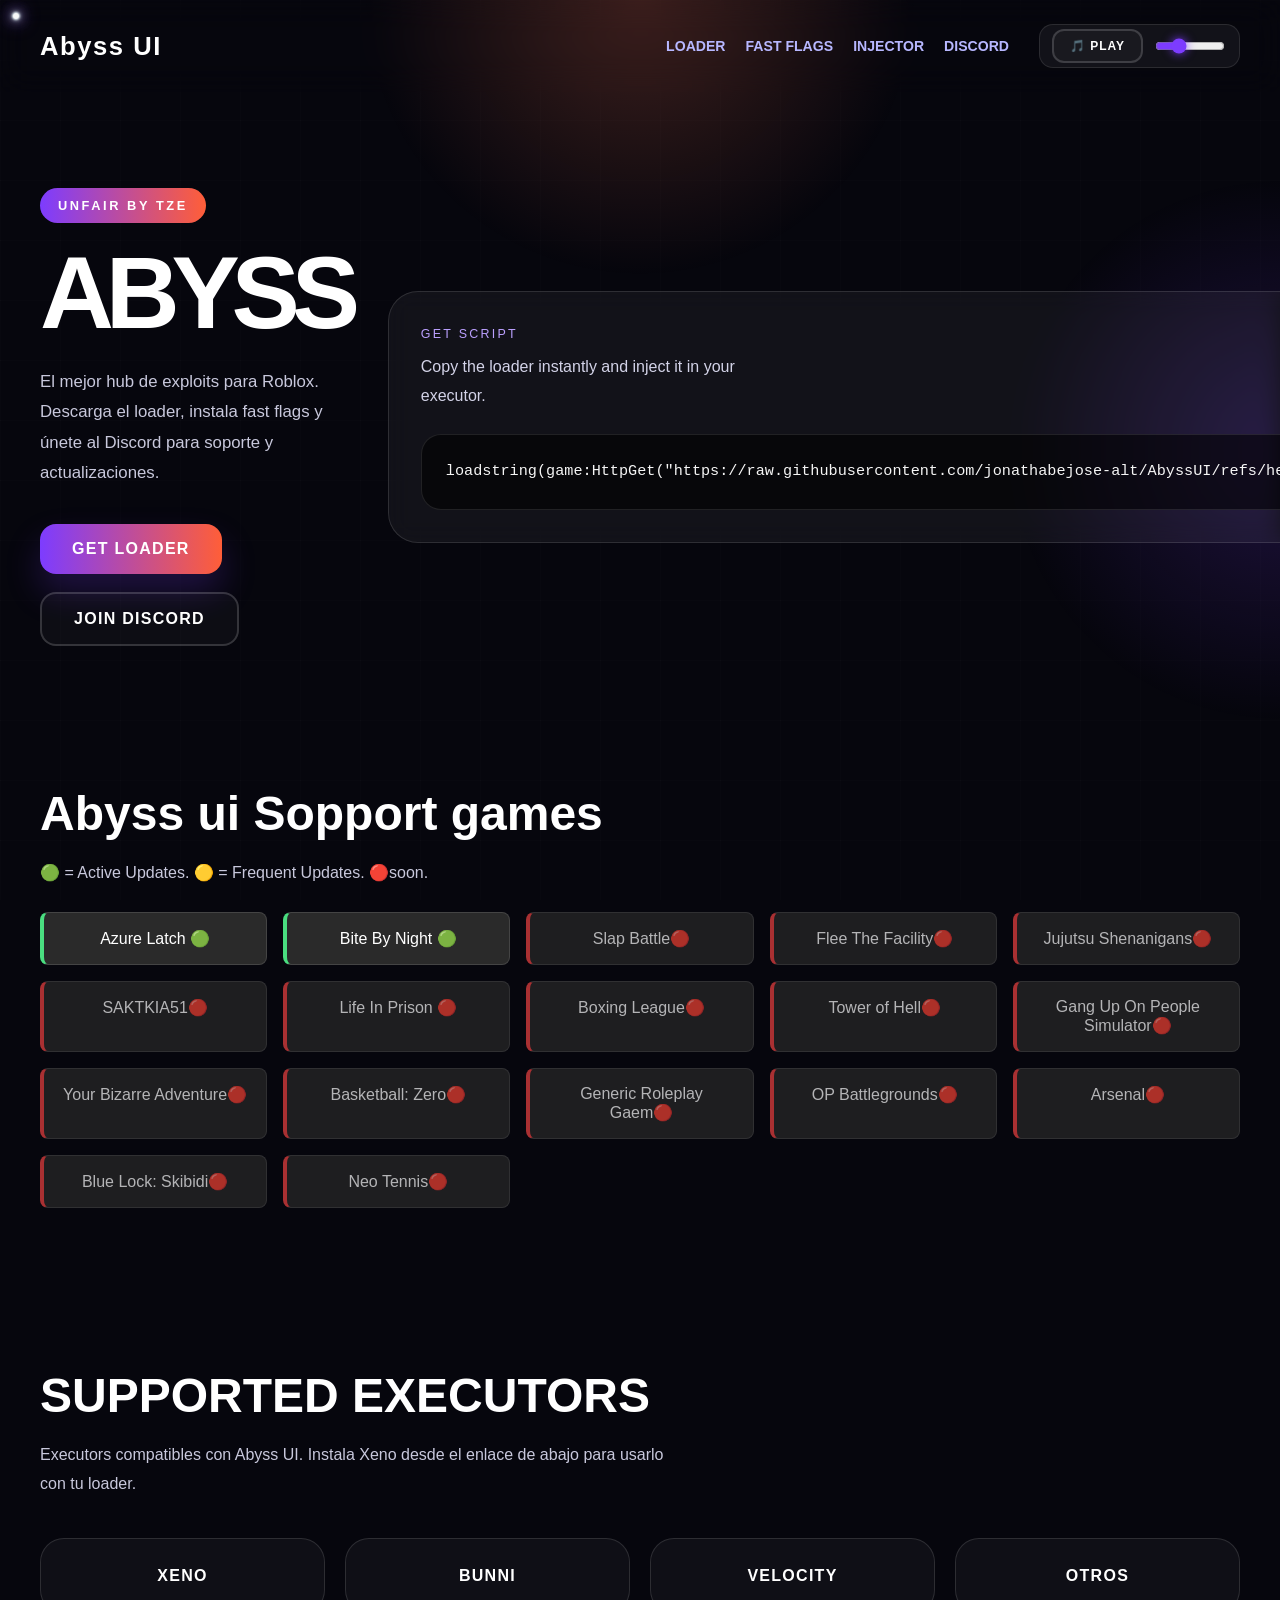
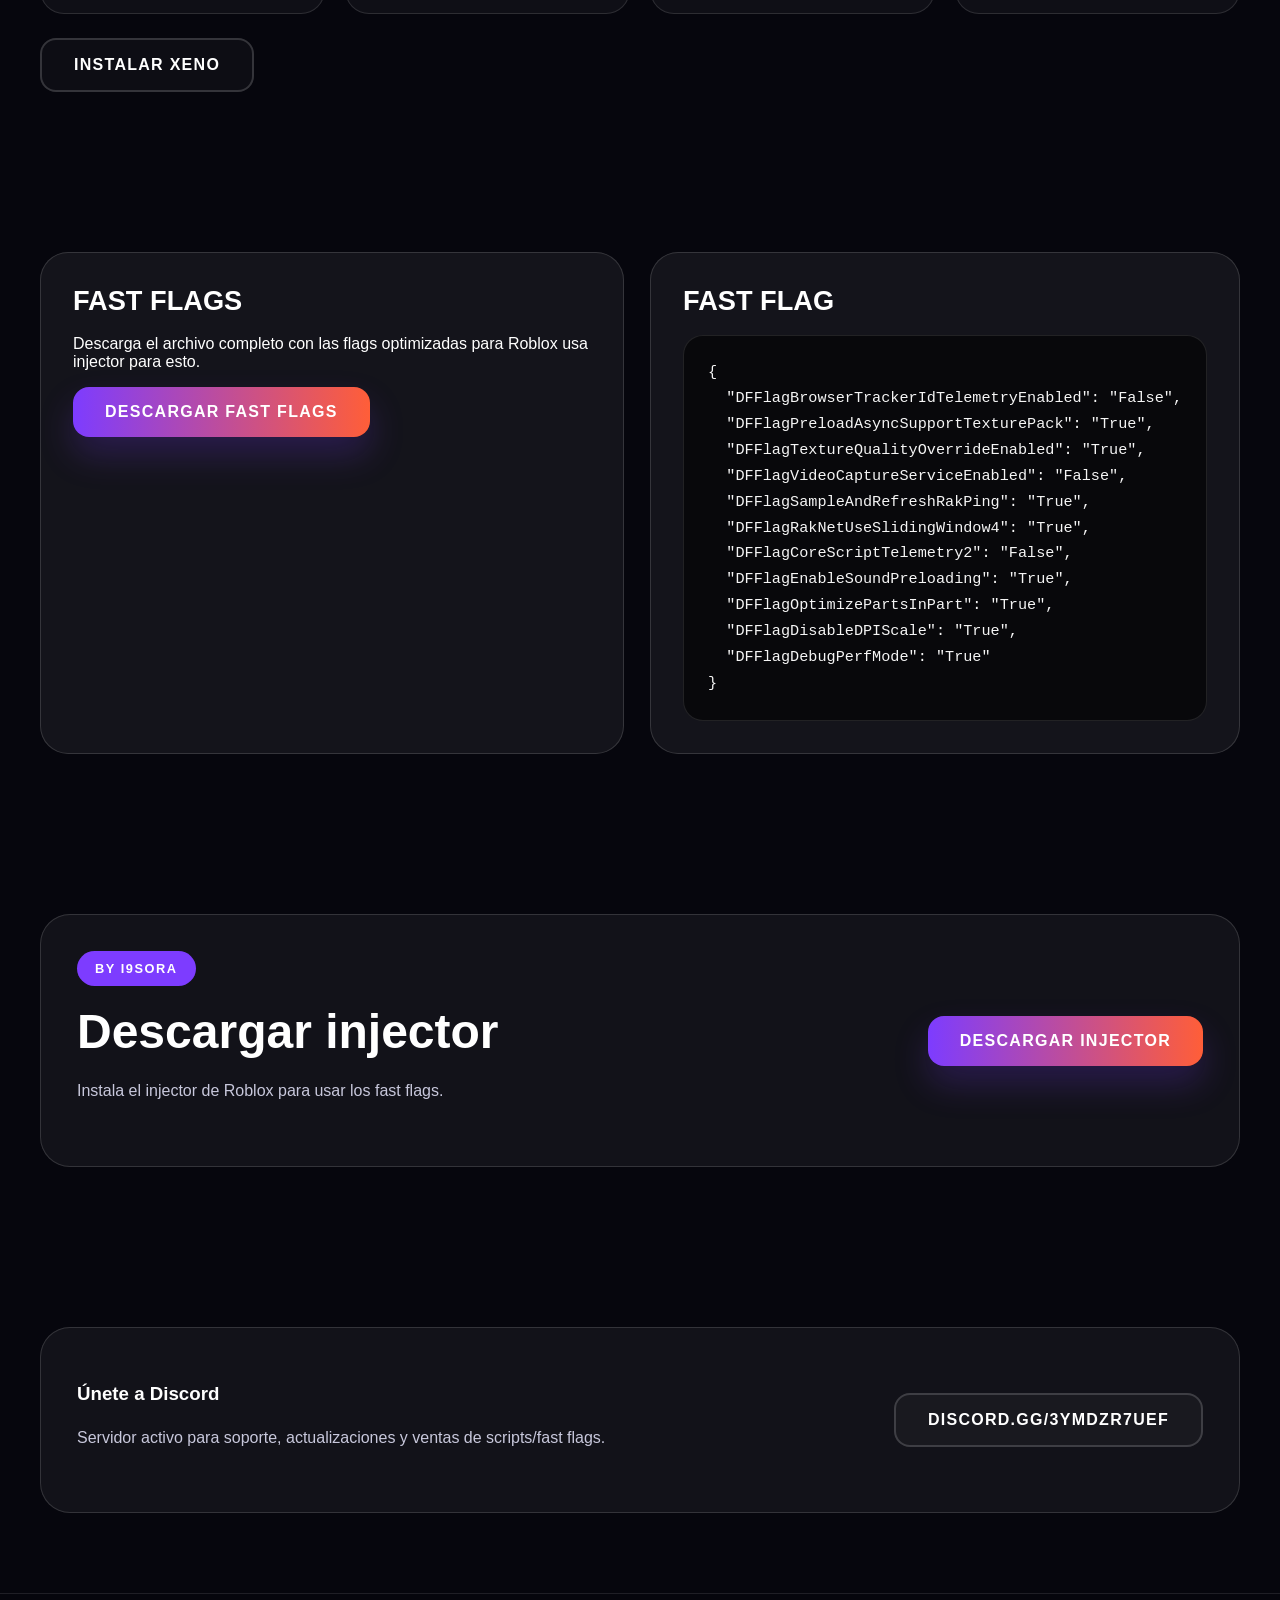
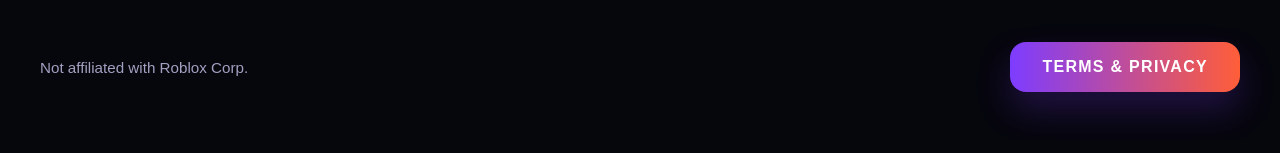
==== commit d9e2a7ea: "Update index.html" ====
--- a/index.html
+++ b/index.html
@@ -5,8 +5,7 @@
   <meta name="viewport" content="width=device-width, initial-scale=1.0" />
   <title>Abyss UI - Exploit Hub</title>
   <link rel="stylesheet" href="styles.css" />
-  <style>
-    /* Estilos integrados para componentes dinámicos */
+   <style>
     .games-buttons {
       display: grid;
       grid-template-columns: repeat(auto-fill, minmax(200px, 1fr));
@@ -19,7 +18,7 @@
       border: 1px solid var(--border-color, #444);
       border-radius: 8px;
       text-align: center;
-      cursor: none; /* Ocultamos el cursor nativo para usar el tuyo */
+      cursor: pointer;
       transition: all 0.2s;
     }
     .game-btn:hover {
@@ -29,7 +28,16 @@
     .status-frequent { border-left: 4px solid #facc15; }
     .status-discontinued { border-left: 4px solid #ef4444; opacity: 0.7; }
 
-    /* Estilos del reproductor de música en el nav */
+    /* Ajuste para el botón de música */
+    .music-nav-btn {
+      padding: 8px 16px !important;
+      font-size: 0.75rem !important;
+      border-radius: 12px !important;
+      cursor: pointer;
+      margin: 0 !important;
+    }
+
+    /* Estilo para el contenedor del reproductor en el menú */
     .audio-controls {
       display: flex;
       align-items: center;
@@ -41,43 +49,30 @@
       margin-left: 10px;
     }
 
-    .music-nav-btn {
-      padding: 8px 16px !important;
-      font-size: 0.75rem !important;
-      border-radius: 12px !important;
-      cursor: none;
-      margin: 0 !important;
-    }
-
     #volumeSlider {
       width: 70px;
-      cursor: none;
-      accent-color: #7d3cff;
-    }
-
-    /* Estilo del cursor personalizado (Imagen) */
-    .custom-cursor {
-      position: fixed;
-      width: 32px;
-      height: 32px;
-      background-image: url('puntero_neon.png'); /* Asegúrate de usar el PNG sin fondo */
-      background-size: contain;
-      background-repeat: no-repeat;
-      pointer-events: none;
-      z-index: 9999;
-      transform: translate(-50%, -50%);
-      display: block;
-    }
-
-    /* Ocultar cursor nativo en toda la página */
-    html, body, a, button, input {
-      cursor: none !important;
-    }
+      cursor: pointer;
+      accent-color: #7d3cff; /* Color morado como tu tema */
+    }
+    
+    /* Esto es lo nuevo para que el círculo se vea pro */
+    #volumeSlider::-webkit-slider-thumb {
+      -webkit-appearance: none;
+      width: 14px;
+      height: 14px;
+      background: #7d3cff;
+      border-radius: 50%;
+      cursor: pointer;
+      box-shadow: 0 0 10px rgba(125, 60, 255, 0.8);
+      border: 2px solid white;
+    }
+
   </style>
 </head>
 <body>
+  <div class="page-overlay"></div>
+  
   <div class="custom-cursor"></div>
-  <div class="page-overlay"></div>
   
   <audio id="bgMusic" loop>
     <source src="leberch-piano-513745.mp3" type="audio/mpeg">
@@ -228,22 +223,34 @@
   </footer>
 
   <script>
-    // Lógica del Cursor Personalizado
+    // Custom Cursor JS - Perfect image follow, no native mouse
     const customCursor = document.querySelector('.custom-cursor');
-    
+    let mouseX = 0, mouseY = 0;
+    let currentX = 0, currentY = 0;
+    const speed = 0.2; // Smooth lerp
+
+    function animateCursor() {
+      currentX += (mouseX - currentX) * speed;
+      currentY += (mouseY - currentY) * speed;
+      customCursor.style.left = mouseX + 'px';
+      customCursor.style.top = mouseY + 'px';
+      requestAnimationFrame(animateCursor);
+    }
+
     document.addEventListener('mousemove', (e) => {
-      customCursor.style.left = e.clientX + 'px';
-      customCursor.style.top = e.clientY + 'px';
-    });
-
-    // Cambiar cursor al pasar sobre elementos interactivos
-    const hoverables = document.querySelectorAll('a, button, .game-btn, .copy-button, #volumeSlider');
-    hoverables.forEach(el => {
-      el.addEventListener('mouseenter', () => customCursor.style.transform = 'translate(-50%, -50%) scale(1.2)');
-      el.addEventListener('mouseleave', () => customCursor.style.transform = 'translate(-50%, -50%) scale(1)');
-    });
-
-    // Botón Copiar
+      mouseX = e.clientX;
+      mouseY = e.clientY;
+      
+      // Pointer state for hoverables
+      const hoverables = document.querySelectorAll('a, button, [class*="btn"], .game-btn, .copy-button, input[type="range"], .music-nav-btn');
+      const isHovering = hoverables.some(el => el.matches(':hover'));
+      customCursor.classList.toggle('pointer', isHovering);
+    });
+
+    // Start animation
+    animateCursor();
+
+    // Copy button
     const copyButton = document.getElementById('copyButton');
     const loaderCode = document.getElementById('loaderCode').innerText;
 
@@ -254,7 +261,7 @@
       });
     });
 
-    // Controles de Música
+    // Music controls
     const musicBtn = document.getElementById('musicBtn');
     const bgMusic = document.getElementById('bgMusic');
     const volumeSlider = document.getElementById('volumeSlider');
@@ -267,7 +274,7 @@
 
     musicBtn.addEventListener('click', () => {
       if (bgMusic.paused) {
-        bgMusic.play().catch(err => console.log("Interacción requerida"));
+        bgMusic.play().catch(e => console.log('Autoplay blocked'));
         musicBtn.innerHTML = '⏸ PAUSE';
         musicBtn.classList.remove('btn-outline');
         musicBtn.classList.add('btn-primary');
--- a/styles.css
+++ b/styles.css
@@ -1,4 +1,3 @@
-/* RESET & BASE */
 * {
   box-sizing: border-box;
 }
@@ -12,32 +11,23 @@
   font-family: 'Segoe UI', Tahoma, Geneva, Verdana, sans-serif;
   background: #06060d;
   color: #ffffff;
-  /* Ocultar cursor nativo */
-  cursor: none !important;
-}
-
-/* GRID DE FONDO */
+}
+
 body::before {
   content: '';
   position: fixed;
   inset: 0;
-  background-image: 
-    linear-gradient(90deg, rgba(255,255,255,0.04) 1px, transparent 1px), 
-    linear-gradient(rgba(255,255,255,0.04) 1px, transparent 1px);
+  background-image: linear-gradient(90deg, rgba(255,255,255,0.04) 1px, transparent 1px), linear-gradient(rgba(255,255,255,0.04) 1px, transparent 1px);
   background-size: 60px 60px;
   pointer-events: none;
   opacity: 0.35;
-  z-index: 0;
 }
 
 .page-overlay {
   position: fixed;
   inset: 0;
-  background: 
-    radial-gradient(circle at top, rgba(255, 120, 85, 0.22), transparent 25%), 
-    radial-gradient(circle at right, rgba(125, 63, 255, 0.2), transparent 20%);
+  background: radial-gradient(circle at top, rgba(255, 120, 85, 0.22), transparent 25%), radial-gradient(circle at right, rgba(125, 63, 255, 0.2), transparent 20%);
   pointer-events: none;
-  z-index: 0;
 }
 
 .container {
@@ -47,14 +37,12 @@
   z-index: 1;
 }
 
-/* HEADER & NAV */
 .main-header {
   position: sticky;
   top: 0;
-  z-index: 100;
+  z-index: 10;
   padding: 24px 0;
   backdrop-filter: blur(16px);
-  border-bottom: 1px solid rgba(255, 255, 255, 0.05);
 }
 
 .header-inner {
@@ -75,7 +63,6 @@
 .nav-links {
   display: flex;
   gap: 20px;
-  align-items: center;
 }
 
 .nav-links a {
@@ -84,39 +71,8 @@
   font-weight: 600;
   text-transform: uppercase;
   font-size: 0.88rem;
-  transition: color 0.2s;
-}
-
-.nav-links a:hover {
-  color: #ffffff;
-}
-
-/* REPRODUCTOR DE MÚSICA */
-.audio-controls {
-  display: flex;
-  align-items: center;
-  gap: 12px;
-  background: rgba(255, 255, 255, 0.07);
-  padding: 6px 16px;
-  border-radius: 999px;
-  border: 1px solid rgba(255, 255, 255, 0.1);
-  margin-left: 10px;
-}
-
-.music-nav-btn {
-  padding: 6px 12px !important;
-  font-size: 0.7rem !important;
-  border-radius: 10px !important;
-  min-height: auto !important;
-}
-
-#volumeSlider {
-  width: 60px;
-  accent-color: #7d3cff;
-  cursor: none !important;
-}
-
-/* HERO SECTION */
+}
+
 .hero-section {
   padding: 96px 0 60px;
 }
@@ -124,7 +80,7 @@
 .hero-grid {
   display: grid;
   grid-template-columns: 1.3fr 0.9fr;
-  gap: 48px;
+  gap: 36px;
   align-items: center;
 }
 
@@ -145,7 +101,7 @@
   margin: 0;
   font-size: clamp(4rem, 8vw, 7rem);
   line-height: 0.9;
-  letter-spacing: -0.05em;
+  letter-spacing: -0.08em;
   text-transform: uppercase;
 }
 
@@ -157,7 +113,12 @@
   line-height: 1.8;
 }
 
-/* BOTONES */
+.hero-buttons {
+  display: flex;
+  flex-wrap: wrap;
+  gap: 18px;
+}
+
 .btn {
   display: inline-flex;
   align-items: center;
@@ -169,14 +130,17 @@
   text-decoration: none;
   text-transform: uppercase;
   letter-spacing: 0.08em;
-  transition: all 0.2s ease;
-  cursor: none !important;
+  transition: transform 0.2s ease, box-shadow 0.2s ease;
+}
+
+.btn:hover {
+  transform: translateY(-2px);
 }
 
 .btn-primary {
   background: linear-gradient(90deg, #7d3cff, #ff5e38);
   color: #ffffff;
-  box-shadow: 0 10px 25px rgba(125, 60, 255, 0.25);
+  box-shadow: 0 18px 35px rgba(125, 60, 255, 0.22);
 }
 
 .btn-outline {
@@ -185,12 +149,10 @@
   background: rgba(255, 255, 255, 0.03);
 }
 
-.btn:hover {
-  transform: translateY(-3px) scale(1.02);
-  box-shadow: 0 15px 30px rgba(125, 60, 255, 0.35);
-}
-
-/* HERO CARD & PRE */
+.executor-link {
+  margin-top: 24px;
+}
+
 .hero-card {
   background: rgba(255, 255, 255, 0.05);
   border: 1px solid rgba(255, 255, 255, 0.12);
@@ -199,88 +161,248 @@
   backdrop-filter: blur(12px);
 }
 
+.hero-card-header {
+  display: flex;
+  justify-content: space-between;
+  align-items: flex-start;
+  gap: 16px;
+  margin-bottom: 24px;
+}
+
+.card-label {
+  display: inline-block;
+  text-transform: uppercase;
+  letter-spacing: 0.18em;
+  font-size: 0.78rem;
+  color: #bba0ff;
+  margin-bottom: 12px;
+}
+
+.hero-card-header p {
+  margin: 0;
+  color: #d3d3e8;
+  max-width: 380px;
+  line-height: 1.8;
+}
+
+.copy-button {
+  border: none;
+  background: #7d3cff;
+  color: #ffffff;
+  padding: 14px 22px;
+  border-radius: 16px;
+  cursor: pointer;
+  font-weight: 700;
+}
+
+.copy-button:hover {
+  background: #913bff;
+}
+
 pre {
-  margin: 15px 0 0;
-  background: rgba(0, 0, 0, 0.6);
+  margin: 0;
+  background: rgba(0, 0, 0, 0.55);
   border: 1px solid rgba(255, 255, 255, 0.1);
   border-radius: 20px;
   padding: 24px;
   overflow-x: auto;
   color: #f5f5f5;
-  font-family: 'Consolas', monospace;
-  font-size: 0.9rem;
-}
-
-.copy-button {
+  font-family: 'Courier New', Courier, monospace;
+  font-size: 0.95rem;
+  line-height: 1.7;
+}
+
+.supported-section,
+.cards-section,
+.injector-section,
+.discord-section {
+  padding: 80px 0;
+}
+
+.section-header h2,
+.injector-card h2 {
+  font-size: clamp(2.25rem, 4vw, 3rem);
+  margin: 0 0 18px;
+}
+
+.section-header p,
+.injector-card p,
+.discord-card p {
+  color: #c8c8dc;
+  max-width: 640px;
+  margin: 0 0 24px;
+  line-height: 1.8;
+}
+
+.supported-grid {
+  display: grid;
+  grid-template-columns: repeat(4, minmax(0, 1fr));
+  gap: 20px;
+  margin-top: 40px;
+}
+
+.support-card {
+  background: rgba(255, 255, 255, 0.04);
+  border: 1px solid rgba(255, 255, 255, 0.12);
+  padding: 28px;
+  border-radius: 24px;
+  font-weight: 800;
+  text-transform: uppercase;
+  letter-spacing: 0.08em;
+  color: #ffffff;
+  text-align: center;
+}
+
+.section-split {
+  display: grid;
+  grid-template-columns: 1.2fr 1fr;
+  gap: 26px;
+  align-items: stretch;
+}
+
+.card {
+  background: rgba(255, 255, 255, 0.06);
+  border: 1px solid rgba(255, 255, 255, 0.14);
+  border-radius: 28px;
+  padding: 32px;
+}
+
+.card h3 {
+  margin: 0 0 18px;
+  font-size: 1.7rem;
+}
+
+.card pre {
+  margin-top: 18px;
+}
+
+.injector-card {
+  display: flex;
+  align-items: center;
+  justify-content: space-between;
+  gap: 24px;
+  background: rgba(255, 255, 255, 0.05);
+  border: 1px solid rgba(255, 255, 255, 0.14);
+  border-radius: 30px;
+  padding: 36px;
+}
+
+.tag {
+  display: inline-block;
   background: #7d3cff;
-  border: none;
-  color: white;
-  padding: 12px 20px;
-  border-radius: 12px;
-  font-weight: 700;
+  color: #ffffff;
+  padding: 10px 18px;
+  border-radius: 999px;
+  font-size: 0.8rem;
+  font-weight: 800;
+  text-transform: uppercase;
+  letter-spacing: 0.12em;
+  margin-bottom: 18px;
+}
+
+.discord-card {
+  display: flex;
+  align-items: center;
+  justify-content: space-between;
+  gap: 24px;
+  background: rgba(255, 255, 255, 0.05);
+  border: 1px solid rgba(255, 255, 255, 0.14);
+  border-radius: 30px;
+  padding: 36px;
+}
+
+.footer {
+  padding: 48px 0;
+  border-top: 1px solid rgba(255, 255, 255, 0.1);
+}
+
+.footer-inner {
+  display: flex;
+  align-items: center;
+  justify-content: space-between;
+  gap: 24px;
+}
+
+.footer p {
+  margin: 0;
+  font-size: 0.95rem;
+  color: #a1a1c2;
+}
+
+@media (max-width: 900px) {
+  .hero-grid,
+  .section-split,
+  .supported-grid,
+  .injector-card,
+  .discord-card,
+  .footer-inner {
+    grid-template-columns: 1fr;
+    flex-direction: column;
+  }
+
+  .hero-grid {
+    display: grid;
+  }
+
+  .supported-grid {
+    grid-template-columns: 1fr 1fr;
+  }
+}
+
+@media (max-width: 640px) {
+  .supported-grid {
+    grid-template-columns: 1fr;
+  }
+
+  .nav-links {
+    display: none;
+  }
+
+  .hero-copy h1 {
+    font-size: clamp(3rem, 10vw, 4.5rem);
+  }
+
+  .hero-buttons {
+    flex-direction: column;
+    align-items: stretch;
+  }
+
+  .btn {
+    width: 100%;
+  }
+}
+
+/* Hide native cursor */
+*, *::before, *::after {
   cursor: none !important;
-  transition: background 0.2s;
-}
-
-.copy-button:hover {
-  background: #ff5e38;
-}
-
-/* GAMES SECTION */
-.games-buttons {
-  display: grid;
-  grid-template-columns: repeat(auto-fill, minmax(200px, 1fr));
-  gap: 1rem;
-  margin-top: 30px;
-}
-
-.game-btn {
-  padding: 1.2rem;
-  background: rgba(255, 255, 255, 0.05);
-  border: 1px solid rgba(255, 255, 255, 0.1);
-  border-radius: 12px;
-  text-align: center;
-  font-weight: 600;
-  transition: all 0.2s;
-  cursor: none !important;
-}
-
-.game-btn:hover {
-  background: rgba(255, 255, 255, 0.1);
-  transform: translateY(-2px);
-}
-
-.status-active { border-left: 4px solid #4ade80; }
-.status-discontinued { border-left: 4px solid #ef4444; opacity: 0.6; }
-
-/* CUSTOM CURSOR */
+}
+
 .custom-cursor {
   position: fixed;
   width: 32px;
   height: 32px;
-  background-image: url('puntero_neon.png'); /* Usa tu imagen de luz/cruz */
-  background-size: contain;
+  background-image: url('image_4.png');
+  background-size: 100% 100%;
   background-repeat: no-repeat;
+  background-position: center;
+  background-color: transparent;
   pointer-events: none;
   z-index: 99999;
-  transform: translate(-50%, -50%);
-  filter: drop-shadow(0 0 8px rgba(125, 60, 255, 0.8));
-  transition: transform 0.1s ease-out;
-}
-
-/* RESPONSIVE */
-@media (max-width: 900px) {
-  .hero-grid { grid-template-columns: 1fr; }
-  .nav-links { gap: 10px; }
-  .audio-controls { display: none; } /* Ocultar música en móvil para limpiar UI */
-}
-
-@media (max-width: 640px) {
-  .hero-copy h1 { font-size: 3.5rem; }
-  .nav-links { display: none; }
-}
-
-/* Forzar que nada tenga el cursor nativo */
-a, button, input, [role="button"] {
-  cursor: none !important;
-}
+  left: -16px; /* Hotspot center */
+  top: -16px;
+  transition: transform 0.1s ease;
+  filter: drop-shadow(0 0 8px rgba(125, 60, 255, 0.6));
+}
+
+.custom-cursor.pointer {
+  width: 24px;
+  height: 24px;
+  left: -12px;
+  top: -12px;
+}
+
+a:hover, button:hover, [class*="btn"]:hover, .game-btn:hover {
+  transform: scale(1.05);
+}
+
+
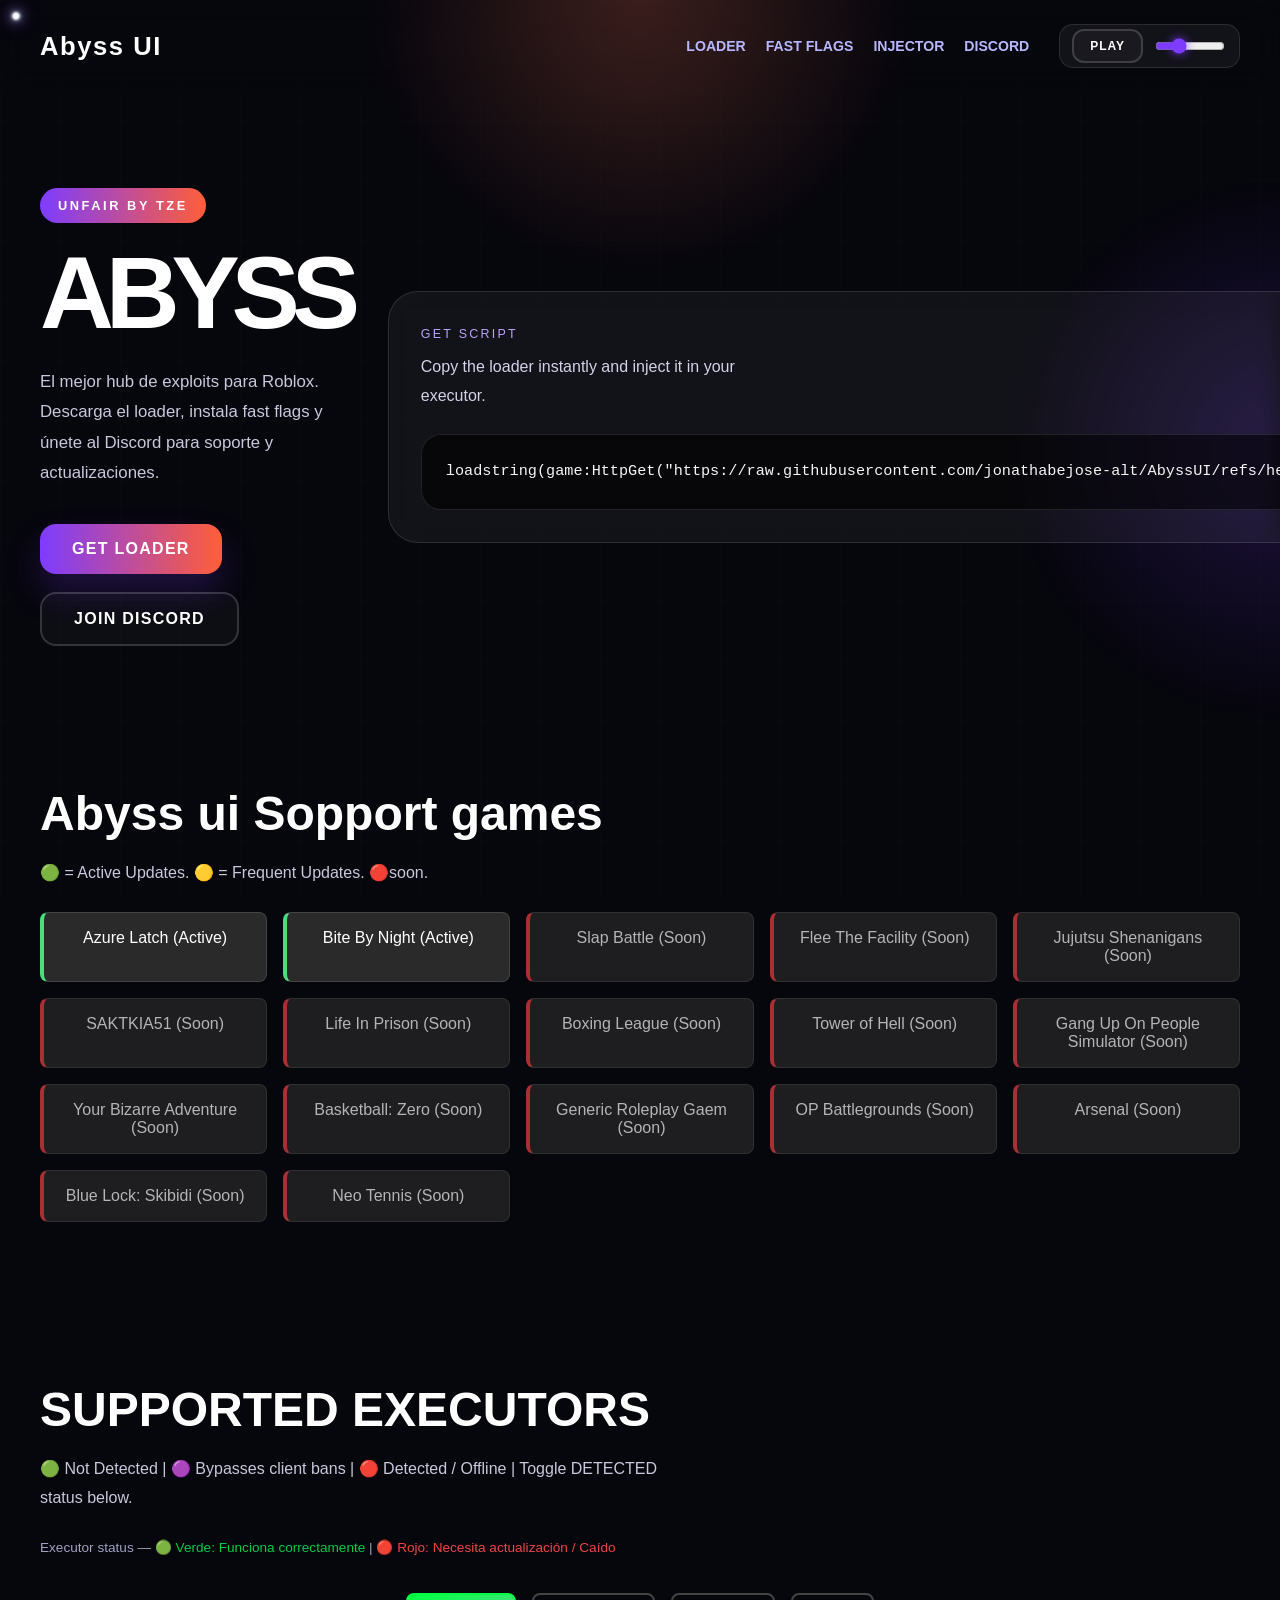
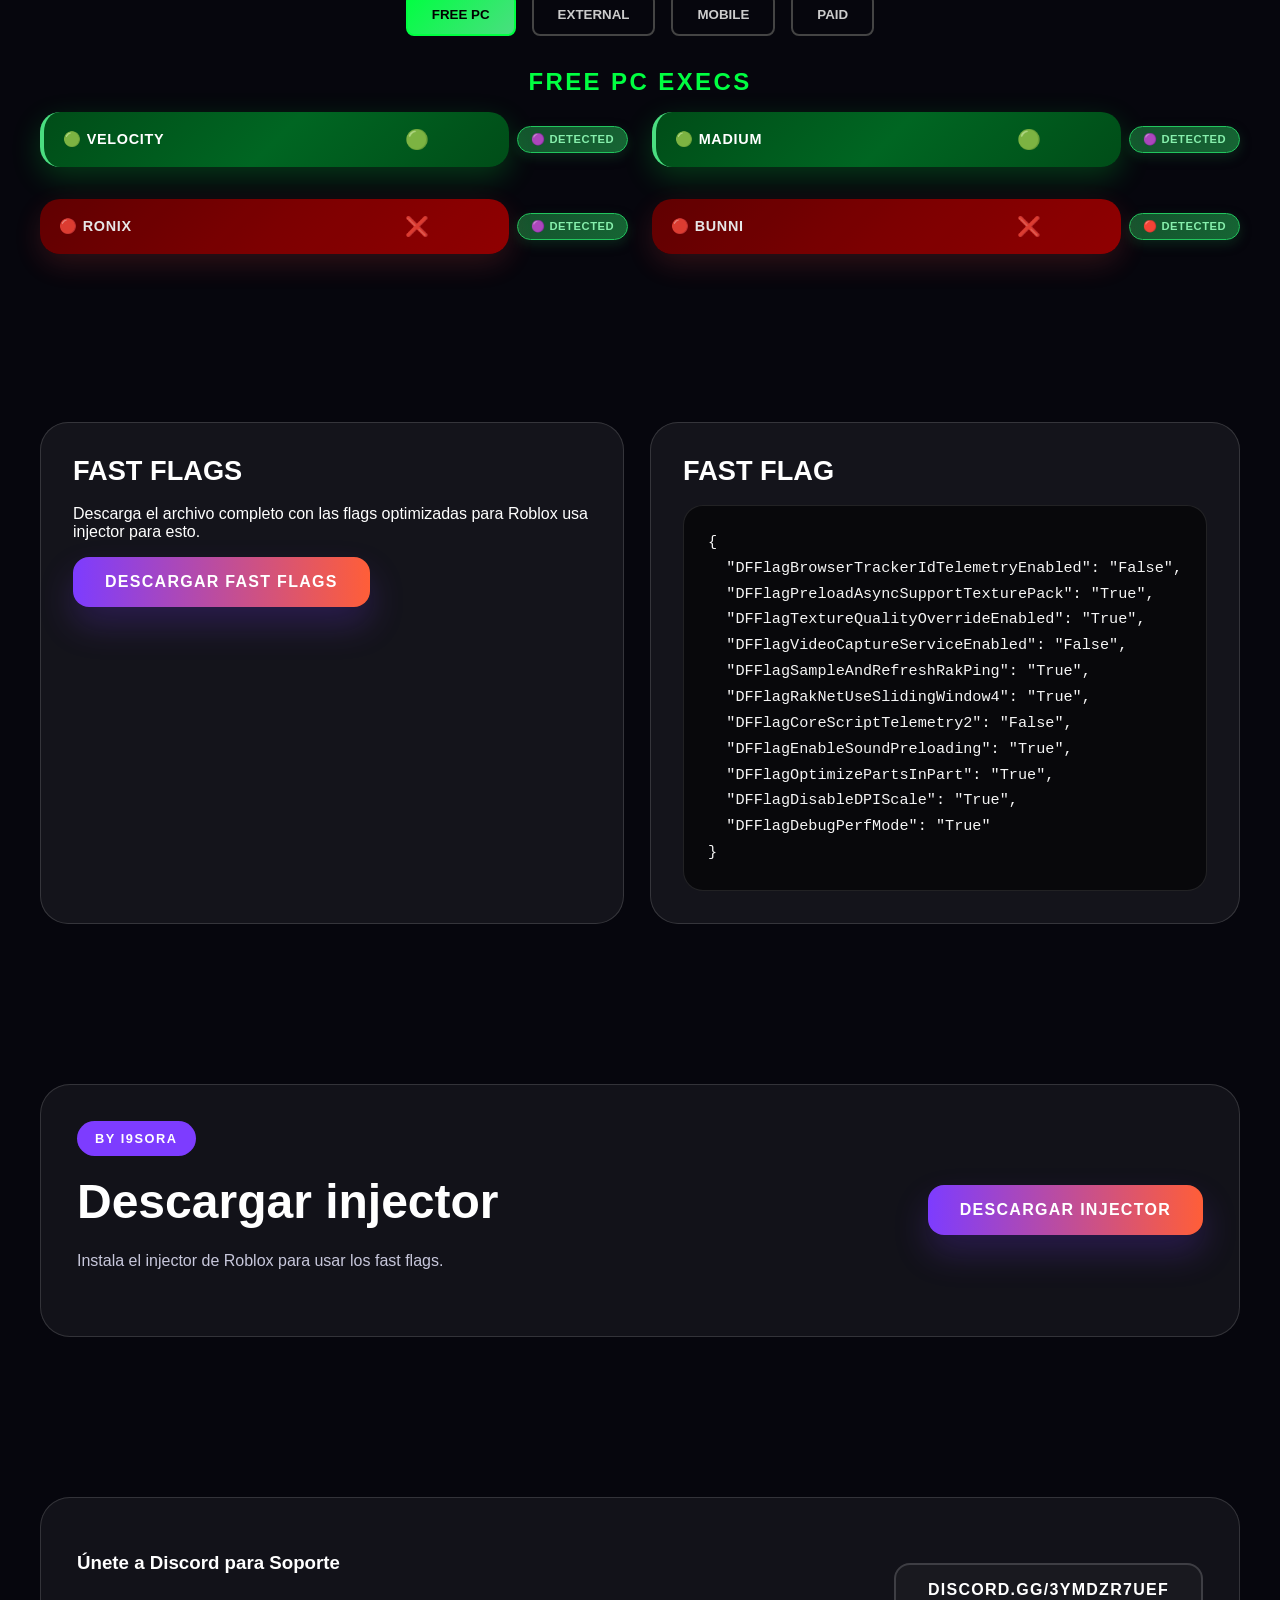
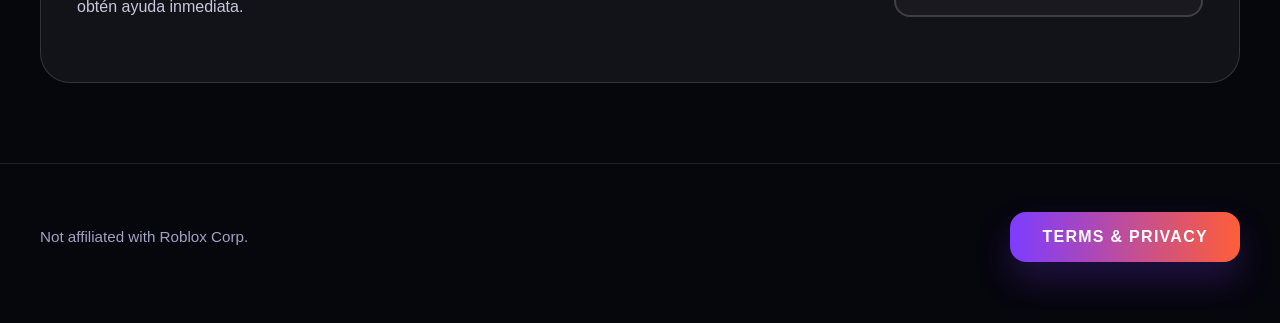
==== commit 6b89cc4c: "Update index.html" ====
--- a/index.html
+++ b/index.html
@@ -1,17 +1,90 @@
 <!DOCTYPE html>
 <html lang="es">
+
 <head>
   <meta charset="UTF-8" />
   <meta name="viewport" content="width=device-width, initial-scale=1.0" />
   <title>Abyss UI - Exploit Hub</title>
   <link rel="stylesheet" href="styles.css" />
-   <style>
+  <style>
+    .executor-tabs {
+      display: flex;
+      gap: 1rem;
+      margin: 2rem 0;
+      justify-content: center;
+    }
+
+    .tab-btn {
+      padding: 0.75rem 1.5rem;
+      background: transparent;
+      border: 2px solid #444;
+      color: #ccc;
+      cursor: pointer;
+      border-radius: 8px;
+      transition: all 0.3s;
+      font-weight: bold;
+    }
+
+    .tab-btn.active,
+    .tab-btn:hover {
+      background: linear-gradient(135deg, #00ff41, #4ade80);
+      border-color: #00ff41;
+      color: #000;
+    }
+
+    .tab-pane {
+      display: none;
+    }
+
+    .tab-pane.active {
+      display: block;
+    }
+
+    .state-toggle {
+      font-size: 0.8rem;
+      padding: 0.2rem 0.5rem;
+      border-radius: 4px;
+      margin-left: 0.5rem;
+      cursor: pointer;
+      background: rgba(0, 255, 65, 0.2);
+      transition: all 0.2s;
+    }
+
+    .state-toggle:hover {
+      background: rgba(255, 255, 255, 0.2);
+    }
+
+    .tab-pane {
+      animation: fadeIn 0.3s ease-in-out;
+    }
+
+    @keyframes fadeIn {
+      from { opacity: 0; transform: translateY(10px); }
+      to { opacity: 1; transform: translateY(0); }
+    }
+
+    .executor-row {
+      display: flex;
+      align-items: center;
+      gap: 0.5rem;
+      margin-bottom: 0.5rem;
+    }
+
+    .executor-btn {
+      flex: 1;
+      position: relative;
+      display: flex;
+      align-items: center;
+      justify-content: space-between;
+    }
+
     .games-buttons {
       display: grid;
       grid-template-columns: repeat(auto-fill, minmax(200px, 1fr));
       gap: 1rem;
       margin-top: 1rem;
     }
+
     .game-btn {
       padding: 1rem;
       background: var(--card-bg, #2a2a2a);
@@ -21,14 +94,24 @@
       cursor: pointer;
       transition: all 0.2s;
     }
+
     .game-btn:hover {
       background: var(--hover-bg, #3a3a3a);
     }
-    .status-active { border-left: 4px solid #4ade80; }
-    .status-frequent { border-left: 4px solid #facc15; }
-    .status-discontinued { border-left: 4px solid #ef4444; opacity: 0.7; }
-
-    /* Ajuste para el botón de música */
+
+    .status-active {
+      border-left: 4px solid #4ade80;
+    }
+
+    .status-frequent {
+      border-left: 4px solid #facc15;
+    }
+
+    .status-discontinued {
+      border-left: 4px solid #ef4444;
+      opacity: 0.7;
+    }
+
     .music-nav-btn {
       padding: 8px 16px !important;
       font-size: 0.75rem !important;
@@ -37,43 +120,96 @@
       margin: 0 !important;
     }
 
-    /* Estilo para el contenedor del reproductor en el menú */
     .audio-controls {
       display: flex;
       align-items: center;
       gap: 10px;
-      background: rgba(255,255,255,0.05);
+      background: rgba(255, 255, 255, 0.05);
       padding: 4px 12px;
       border-radius: 14px;
-      border: 1px solid rgba(255,255,255,0.1);
+      border: 1px solid rgba(255, 255, 255, 0.1);
       margin-left: 10px;
     }
 
     #volumeSlider {
       width: 70px;
       cursor: pointer;
-      accent-color: #7d3cff; /* Color morado como tu tema */
-    }
-    
-    /* Esto es lo nuevo para que el círculo se vea pro */
+      accent-color: #7d3cff;
+    }
+
     #volumeSlider::-webkit-slider-thumb {
       -webkit-appearance: none;
       width: 14px;
       height: 14px;
       background: #7d3cff;
       border-radius: 50%;
-      cursor: pointer;
+      cursor: none !important;
       box-shadow: 0 0 10px rgba(125, 60, 255, 0.8);
       border: 2px solid white;
     }
 
+    /* Dected button styles */
+    .dectedx-btn {
+      padding: 0.4rem 0.8rem;
+      font-size: 0.7rem;
+      font-weight: bold;
+      text-transform: uppercase;
+      letter-spacing: 0.05em;
+      background: linear-gradient(135deg, #14532d, #166534);
+      color: #86efac;
+      border: 1px solid #22c55e;
+      border-radius: 15px;
+      cursor: default;
+      box-shadow: 0 4px 12px rgba(20, 83, 45, 0.4);
+      white-space: nowrap;
+      flex-shrink: 0;
+    }
+
+    @keyframes pulse-glow-detected {
+      0%, 100% { box-shadow: 0 4px 12px rgba(20, 83, 45, 0.4); }
+      50% { box-shadow: 0 0 15px rgba(34, 197, 94, 0.5); }
+    }
+
+    @keyframes float-small {
+      0%, 100% { transform: translateY(0); }
+      50% { transform: translateY(-2px); }
+    }
+
+    .dectedx-btn {
+      animation: pulse-glow-detected 1.5s ease-in-out infinite, float-small 2s ease-in-out infinite;
+    }
+
+    .dectedx-btn:hover {
+      transform: scale(1.05);
+    }
+
+    /* Darker executor buttons */
+    .executor-btn.status-active {
+      background: linear-gradient(135deg, #004d18, #006622, #004d18);
+      color: #ffffff;
+      box-shadow: 0 10px 30px rgba(0, 255, 65, 0.2);
+    }
+
+    .executor-btn.status-broken {
+      background: linear-gradient(135deg, #6b0000, #8a0000, #a00000);
+      color: #ffffff;
+      box-shadow: 0 10px 30px rgba(239, 68, 68, 0.2);
+      opacity: 0.9;
+    }
+
+    .executor-btn.status-frequent {
+      background: linear-gradient(135deg, #7a6200, #9a7a00, #b89200);
+      color: #ffffff;
+      box-shadow: 0 10px 30px rgba(250, 204, 21, 0.2);
+      font-weight: 900;
+    }
   </style>
 </head>
+
 <body>
   <div class="page-overlay"></div>
-  
   <div class="custom-cursor"></div>
-  
+
   <audio id="bgMusic" loop>
     <source src="leberch-piano-513745.mp3" type="audio/mpeg">
   </audio>
@@ -86,10 +222,9 @@
         <a href="#fast-flags">FAST FLAGS</a>
         <a href="#injectors">INJECTOR</a>
         <a href="#discord">DISCORD</a>
-        
         <div class="audio-controls">
-          <button id="musicBtn" class="btn btn-outline music-nav-btn">🎵 PLAY</button>
-          <input type="range" id="volumeSlider" min="0" max="1" step="0.01" value="0.3">
+          <button id="musicBtn" class="btn btn-outline music-nav-btn">PLAY</button>
+          <input type="range" id="volumeSlider" min="0" max="1" step="0.01" value="0.3" style="cursor: none !important;">
         </div>
       </nav>
     </div>
@@ -107,7 +242,6 @@
             <a class="btn btn-outline" href="#discord">JOIN DISCORD</a>
           </div>
         </div>
-
         <div class="hero-card">
           <div class="hero-card-header">
             <div>
@@ -128,23 +262,23 @@
           <p>🟢 = Active Updates. 🟡 = Frequent Updates. 🔴soon. </p>
         </div>
         <div class="games-buttons">
-          <div class="game-btn status-active">Azure Latch 🟢</div>
-          <div class="game-btn status-active">Bite By Night 🟢 </div>
-          <div class="game-btn status-discontinued">Slap Battle🔴 </div>
-          <div class="game-btn status-discontinued">Flee The Facility🔴 </div>
-          <div class="game-btn status-discontinued">Jujutsu Shenanigans🔴 </div>
-          <div class="game-btn status-discontinued">SAKTKIA51🔴 </div>
-          <div class="game-btn status-discontinued">Life In Prison 🔴</div>
-          <div class="game-btn status-discontinued">Boxing League🔴</div>
-          <div class="game-btn status-discontinued">Tower of Hell🔴</div>
-          <div class="game-btn status-discontinued">Gang Up On People Simulator🔴</div>
-          <div class="game-btn status-discontinued">Your Bizarre Adventure🔴</div>
-          <div class="game-btn status-discontinued">Basketball: Zero🔴</div>
-          <div class="game-btn status-discontinued">Generic Roleplay Gaem🔴</div>
-          <div class="game-btn status-discontinued">OP Battlegrounds🔴</div>
-          <div class="game-btn status-discontinued">Arsenal🔴</div>
-          <div class="game-btn status-discontinued">Blue Lock: Skibidi🔴</div>
-          <div class="game-btn status-discontinued">Neo Tennis🔴</div>
+          <div class="game-btn status-active">Azure Latch (Active)</div>
+          <div class="game-btn status-active">Bite By Night (Active)</div>
+          <div class="game-btn status-discontinued">Slap Battle (Soon)</div>
+          <div class="game-btn status-discontinued">Flee The Facility (Soon)</div>
+          <div class="game-btn status-discontinued">Jujutsu Shenanigans (Soon)</div>
+          <div class="game-btn status-discontinued">SAKTKIA51 (Soon)</div>
+          <div class="game-btn status-discontinued">Life In Prison (Soon)</div>
+          <div class="game-btn status-discontinued">Boxing League (Soon)</div>
+          <div class="game-btn status-discontinued">Tower of Hell (Soon)</div>
+          <div class="game-btn status-discontinued">Gang Up On People Simulator (Soon)</div>
+          <div class="game-btn status-discontinued">Your Bizarre Adventure (Soon)</div>
+          <div class="game-btn status-discontinued">Basketball: Zero (Soon)</div>
+          <div class="game-btn status-discontinued">Generic Roleplay Gaem (Soon)</div>
+          <div class="game-btn status-discontinued">OP Battlegrounds (Soon)</div>
+          <div class="game-btn status-discontinued">Arsenal (Soon)</div>
+          <div class="game-btn status-discontinued">Blue Lock: Skibidi (Soon)</div>
+          <div class="game-btn status-discontinued">Neo Tennis (Soon)</div>
         </div>
       </div>
     </section>
@@ -153,17 +287,172 @@
       <div class="container">
         <div class="section-header">
           <h2>SUPPORTED EXECUTORS</h2>
-          <p>Executors compatibles con Abyss UI. Instala Xeno desde el enlace de abajo para usarlo con tu loader.</p>
-        </div>
-        <div class="supported-grid">
-          <article class="support-card">Xeno</article>
-          <article class="support-card">Bunni</article>
-          <article class="support-card">Velocity</article>
-          <article class="support-card">Otros</article>
-        </div>
-        <div class="executor-link">
-          <a class="btn btn-outline" href="https://xeno.now/download" target="_blank">INSTALAR XENO</a>
-        </div>
+          <p>🟢 Not Detected | 🟣 Bypasses client bans | 🔴 Detected / Offline | Toggle DETECTED status below.</p>
+          <p style="margin-top: 10px; font-size: 0.85rem; color: #a1a1c2;">
+            Executor status —
+            <span style="color: #00cc44;">🟢 Verde: Funciona correctamente</span> |
+            <span style="color: #ef4444;">🔴 Rojo: Necesita actualización / Caído</span>
+          </p>
+        </div>
+        <div class="executor-tabs">
+          <button class="tab-btn active" data-tab="free-pc">FREE PC</button>
+          <button class="tab-btn" data-tab="externals">EXTERNAL</button>
+          <button class="tab-btn" data-tab="mobile">MOBILE</button>
+          <button class="tab-btn" data-tab="paid">PAID</button>
+        </div>
+
+        <!-- FREE PC -->
+        <div class="tab-pane active" id="free-pc">
+          <div class="free-pc-section">
+            <div style="text-align: center; margin: 2rem 0 1rem;">
+              <h3 style="font-size: 1.5rem; margin: 0; color: #00ff41; text-transform: uppercase; letter-spacing: 0.1em;">Free PC Execs</h3>
+            </div>
+            <div class="executor-grid">
+              <div class="executor-row">
+                <a href="https://realvelocity.xyz" class="executor-btn status-active" data-state="detected" target="_blank">🟢 Velocity</a>
+                <button class="dectedx-btn">🟣 detected</button>
+              </div>
+              <div class="executor-row">
+                <a href="https://discord.gg/olemad" class="executor-btn status-active" data-state="detected" target="_blank">🟢 Madium</a>
+                <button class="dectedx-btn">🟣 detected</button>
+              </div>
+              <div class="executor-row">
+                <a href="#" class="executor-btn status-broken" data-state="broken" target="_blank">🔴 Ronix</a>
+                <button class="dectedx-btn">🟣 detected</button>
+              </div>
+              <div class="executor-row">
+                <a href="#" class="executor-btn status-broken" data-state="broken" target="_blank">🔴 Bunni</a>
+                <button class="dectedx-btn">🔴 detected</button>
+              </div>
+            </div>
+          </div>
+        </div>
+
+        <!-- EXTERNALS -->
+        <div class="tab-pane" id="externals">
+          <div class="externals-section">
+            <div style="text-align: center; margin: 2rem 0 1rem;">
+              <h3 style="font-size: 1.5rem; margin: 0; color: #7d3cff; text-transform: uppercase; letter-spacing: 0.1em;">Externals</h3>
+            </div>
+            <div class="executor-grid">
+              <div class="executor-row">
+                <a href="https://matcha-latte-win" class="executor-btn status-active" data-state="safe" target="_blank">Matcha ($9.99 lifetime)</a>
+                <button class="dectedx-btn">🟢 detected</button>
+              </div>
+              <div class="executor-row">
+                <a href="https://serotonin.best" class="executor-btn status-active" data-state="safe" target="_blank">Serotonin ($9.49/mo)</a>
+                <button class="dectedx-btn">🟢 detected</button>
+              </div>
+              <div class="executor-row">
+                <a href="https://discord.gg/QaheZpKzsX" class="executor-btn status-active" data-state="safe" target="_blank">Severe ($20 lifetime)</a>
+                <button class="dectedx-btn">🟢 detected</button>
+              </div>
+              <div class="executor-row">
+                <a href="https://yerba.wtf" class="executor-btn status-broken" data-state="safe" target="_blank">Yerba ($9.99 lifetime)</a>
+                <button class="dectedx-btn">🟢 detected</button>
+              </div>
+              <div class="executor-row">
+                <a href="https://photonsys.sellpass.io" class="executor-btn status-active" data-state="safe" target="_blank">Photon ($20 lifetime)</a>
+                <button class="dectedx-btn">🟢 detected</button>
+              </div>
+              <div class="executor-row">
+                <a href="https://getronin.xyz" class="executor-btn status-broken" data-state="safe" target="_blank">Ronin ($9.99 lifetime)</a>
+                <button class="dectedx-btn">🟢 detected</button>
+              </div>
+              <div class="executor-row">
+                <a href="https://getsolara.dev" class="executor-btn status-active" data-state="safe" target="_blank">Solara (Free)</a>
+                <button class="dectedx-btn">🟣 detected</button>
+              </div>
+              <div class="executor-row">
+                <a href="https://xeno.onl" class="executor-btn status-active" data-state="safe" target="_blank">Xeno (Free)</a>
+                <button class="dectedx-btn">🟣 detected</button>
+              </div>
+            </div>
+          </div>
+        </div>
+
+        <!-- MOBILE -->
+        <div class="tab-pane" id="mobile">
+          <div class="mobile-section">
+            <div style="text-align: center; margin: 2rem 0 1rem;">
+              <h3 style="font-size: 1.5rem; margin: 0; color: #00b894; text-transform: uppercase; letter-spacing: 0.1em;">Mobile / Android / iOS</h3>
+            </div>
+            <div class="executor-grid">
+              <div class="executor-row">
+                <a href="https://deltaexploits.gg" class="executor-btn status-active" data-state="safe" target="_blank">Delta (Android)</a>
+                <button class="dectedx-btn">🟢 detected</button>
+              </div>
+              <div class="executor-row">
+                <a href="https://ronixstudios.io" class="executor-btn status-broken" data-state="safe" target="_blank">Ronix (Android)</a>
+                <button class="dectedx-btn">🟢 detected</button>
+              </div>
+              <div class="executor-row">
+                <a href="https://getcryptic.net" class="executor-btn status-broken" data-state="safe" target="_blank">Cryptic (Android)</a>
+                <button class="dectedx-btn">🟢 detected</button>
+              </div>
+              <div class="executor-row">
+                <a href="https://discord.gg/4ym5GJBbSc" class="executor-btn status-broken" data-state="safe" target="_blank">Punkx (Android)</a>
+                <button class="dectedx-btn">🟢 detected</button>
+              </div>
+              <div class="executor-row">
+                <a href="https://discord.gg/deltax" class="executor-btn status-active" data-state="safe" target="_blank">Arceus X (Android)</a>
+                <button class="dectedx-btn">🟢 detected</button>
+              </div>
+              <div class="executor-row">
+                <a href="https://deltaexploits.gg" class="executor-btn status-active" data-state="safe" target="_blank">Delta (iOS)</a>
+                <button class="dectedx-btn">🟢 detected</button>
+              </div>
+              <div class="executor-row">
+                <a href="#" class="executor-btn status-active" data-state="safe" target="_blank">Ronix (iOS)</a>
+                <button class="dectedx-btn">🟢 detected</button>
+              </div>
+              <div class="executor-row">
+                <a href="https://raptor.fun" class="executor-btn status-broken" data-state="safe" target="_blank">Macsploit (macOS)</a>
+                <button class="dectedx-btn">🟢 detected</button>
+              </div>
+              <div class="executor-row">
+                <a href="#" class="executor-btn status-active" data-state="safe" target="_blank">Hydrogen (iOS)</a>
+                <button class="dectedx-btn">🟢 detected</button>
+              </div>
+            </div>
+          </div>
+        </div>
+
+        <!-- PAID -->
+        <div class="tab-pane" id="paid">
+          <div class="paid-pc-section">
+            <div style="text-align: center; margin: 2rem 0 1rem;">
+              <h3 style="font-size: 1.5rem; margin: 0; color: #ff6b35; text-transform: uppercase; letter-spacing: 0.1em;">Paid PC Execs</h3>
+            </div>
+            <div class="executor-grid">
+              <div class="executor-row">
+                <a href="https://volt.bz" class="executor-btn status-active" data-state="safe" target="_blank">Volt ($19.99/mo)</a>
+                <button class="dectedx-btn">🔴 detected</button>
+              </div>
+              <div class="executor-row">
+                <a href="#" class="executor-btn status-active" data-state="safe" target="_blank">Wave ($18.99/mo)</a>
+                <button class="dectedx-btn">🟣 detected</button>
+              </div>
+              <div class="executor-row">
+                <a href="#" class="executor-btn status-active" data-state="safe" target="_blank">Cosmic ($9.99 lifetime)</a>
+                <button class="dectedx-btn">🟣 detected</button>
+              </div>
+              <div class="executor-row">
+                <a href="https://potassium.pro" class="executor-btn status-active" data-state="safe" target="_blank">Potassium ($21.99 lifetime)</a>
+                <button class="dectedx-btn">🟣 detected</button>
+              </div>
+              <div class="executor-row">
+                <a href="https://getisaeva.xyz" class="executor-btn status-broken" data-state="safe" target="_blank">Isaeva ($18/mo)</a>
+                <button class="dectedx-btn">🟣 detected</button>
+              </div>
+              <div class="executor-row">
+                <a href="https://z.synapse.do" class="executor-btn status-broken" data-state="safe" target="_blank">Synapse Z ($12/mo)</a>
+                <button class="dectedx-btn">🔴 detected</button>
+              </div>
+            </div>
+          </div>
+        </div>
+
       </div>
     </section>
 
@@ -207,8 +496,8 @@
     <section id="discord" class="discord-section">
       <div class="container discord-card">
         <div>
-          <h3>Únete a Discord</h3>
-          <p>Servidor activo para soporte, actualizaciones y ventas de scripts/fast flags.</p>
+          <h3>Únete a Discord para Soporte</h3>
+          <p>obtén ayuda inmediata.</p>
         </div>
         <a class="btn btn-outline" href="https://discord.gg/3YmdZr7UeF" target="_blank">discord.gg/3YmdZr7UeF</a>
       </div>
@@ -223,15 +512,12 @@
   </footer>
 
   <script>
-    // Custom Cursor JS - Perfect image follow, no native mouse
+    // Custom Cursor
     const customCursor = document.querySelector('.custom-cursor');
     let mouseX = 0, mouseY = 0;
-    let currentX = 0, currentY = 0;
-    const speed = 0.2; // Smooth lerp
+    const speed = 0.2;
 
     function animateCursor() {
-      currentX += (mouseX - currentX) * speed;
-      currentY += (mouseY - currentY) * speed;
       customCursor.style.left = mouseX + 'px';
       customCursor.style.top = mouseY + 'px';
       requestAnimationFrame(animateCursor);
@@ -240,14 +526,11 @@
     document.addEventListener('mousemove', (e) => {
       mouseX = e.clientX;
       mouseY = e.clientY;
-      
-      // Pointer state for hoverables
-      const hoverables = document.querySelectorAll('a, button, [class*="btn"], .game-btn, .copy-button, input[type="range"], .music-nav-btn');
-      const isHovering = hoverables.some(el => el.matches(':hover'));
+      const hoverables = document.querySelectorAll('a, button, [class*="btn"], .game-btn, .copy-button, input[type="range"], .music-nav-btn, .dectedx-btn');
+      const isHovering = Array.from(hoverables).some(el => el.matches(':hover'));
       customCursor.classList.toggle('pointer', isHovering);
     });
 
-    // Start animation
     animateCursor();
 
     // Copy button
@@ -266,7 +549,7 @@
     const bgMusic = document.getElementById('bgMusic');
     const volumeSlider = document.getElementById('volumeSlider');
 
-    bgMusic.volume = volumeSlider.value; 
+    bgMusic.volume = volumeSlider.value;
 
     volumeSlider.addEventListener('input', (e) => {
       bgMusic.volume = e.target.value;
@@ -285,6 +568,17 @@
         musicBtn.classList.add('btn-outline');
       }
     });
+
+    // Tab switching
+    document.querySelectorAll('.tab-btn').forEach(btn => {
+      btn.addEventListener('click', () => {
+        document.querySelectorAll('.tab-btn').forEach(b => b.classList.remove('active'));
+        document.querySelectorAll('.tab-pane').forEach(p => p.classList.remove('active'));
+        btn.classList.add('active');
+        document.getElementById(btn.dataset.tab).classList.add('active');
+      });
+    });
   </script>
 </body>
+
 </html>
--- a/styles.css
+++ b/styles.css
@@ -3,7 +3,8 @@
 }
 
 :root {
-  color-scheme: dark;
+color-scheme: dark;
+  --new-color: #00ff41;
 }
 
 body {
@@ -251,6 +252,170 @@
   letter-spacing: 0.08em;
   color: #ffffff;
   text-align: center;
+}
+
+/* Executor buttons styles */
+.executor-grid {
+  display: grid;
+  grid-template-columns: repeat(2, 1fr);
+  gap: 1.5rem;
+  margin-top: 1rem;
+}
+
+.pc-mobile-section {
+  margin-bottom: 1rem;
+}
+
+.executor-grid.pc-mobile-section {
+  margin-bottom: 2rem;
+}
+
+.executor-btn {
+  padding: 1rem 1.2rem;
+  border-radius: 20px;
+  font-weight: 800;
+  font-size: 0.9rem;
+  text-transform: uppercase;
+  letter-spacing: 0.05em;
+  text-decoration: none;
+  display: flex;
+  align-items: center;
+  justify-content: flex-start;
+  gap: 0.8rem;
+  transition: all 0.3s ease;
+  position: relative;
+  overflow: hidden;
+  box-shadow: 0 8px 25px rgba(0,0,0,0.3);
+  border: none;
+  cursor: pointer;
+  min-height: 55px;
+  white-space: nowrap;
+  text-overflow: ellipsis;
+}
+
+@media (max-width: 768px) {
+  .executor-btn {
+    font-size: 0.85rem;
+    padding: 0.9rem 1rem;
+    gap: 0.5rem;
+  }
+}
+
+.executor-btn::before,
+.executor-btn::after {
+  font-weight: normal !important;
+}
+
+.executor-btn:hover {
+  transform: translateY(-3px) scale(1.02);
+  box-shadow: 0 15px 40px rgba(0,0,0,0.4);
+}
+
+.executor-btn.status-active {
+  background: linear-gradient(135deg, #004d18, #006622, #004d18);
+  color: #ffffff00;
+  box-shadow: 0 10px 30px rgba(0, 255, 65, 0.2);
+}
+
+.executor-btn.status-active::before {
+  content: '🟢';
+  position: absolute;
+  right: 1rem;
+  font-size: 1.2rem;
+}
+
+.executor-btn.status-undetected::before {
+  content: '🟣';
+  position: absolute;
+  right: 1rem;
+  font-size: 1.2rem;
+}
+
+.executor-btn.status-frequent {
+  background: linear-gradient(135deg, #facc15, #eab308, #fde047);
+  color: #1e293b;
+  box-shadow: 0 10px 30px rgba(250, 204, 21, 0.4);
+  font-weight: 900;
+}
+
+.executor-btn.status-frequent::before {
+  content: '⚠️';
+  position: absolute;
+  right: 1rem;
+  font-size: 1.2rem;
+}
+
+.executor-btn.status-broken {
+  background: linear-gradient(135deg, #ef4444, #dc2626, #f87171);
+  color: #ffffff;
+  box-shadow: 0 10px 30px rgba(239, 68, 68, 0.4);
+  opacity: 0.85;
+}
+
+.executor-btn.status-broken::before {
+  content: '❌';
+  position: absolute;
+  right: 5rem;
+  font-size: 1.2rem;
+}
+
+/* Detected states */
+.executor-btn.detected-green::after {
+  content: ' | 🟢';
+  position: absolute;
+  right: 3.5rem;
+  top: 50%;
+  transform: translateY(-50%);
+  font-size: 1rem;
+  opacity: 0.9;
+  font-weight: normal;
+}
+
+.executor-btn.detected-purple::after {
+  content: ' | 🟣';
+  position: absolute;
+  right: 3.5rem;
+  top: 50%;
+  transform: translateY(-50%);
+  font-size: 1rem;
+  opacity: 0.9;
+  font-weight: normal;
+}
+
+.executor-btn.detected-red::after {
+  content: ' | 🔴';
+  position: absolute;
+  right: 3.5rem;
+  top: 50%;
+  transform: translateY(-50%);
+  font-size: 1rem;
+  opacity: 0.9;
+  font-weight: normal;
+}
+
+.executor-btn.status-active::before,
+.executor-btn.status-frequent::before,
+.executor-btn.status-broken::before {
+  right: 5rem;
+}
+
+@media (max-width: 900px) {
+  .executor-grid {
+    grid-template-columns: 1fr;
+    gap: 1rem;
+  }
+}
+
+@media (max-width: 640px) {
+  .executor-grid {
+    grid-template-columns: 1fr;
+    gap: 1rem;
+  }
+  
+  .executor-btn {
+    padding: 1.25rem 1.5rem;
+    font-size: 1rem;
+  }
 }
 
 .section-split {
